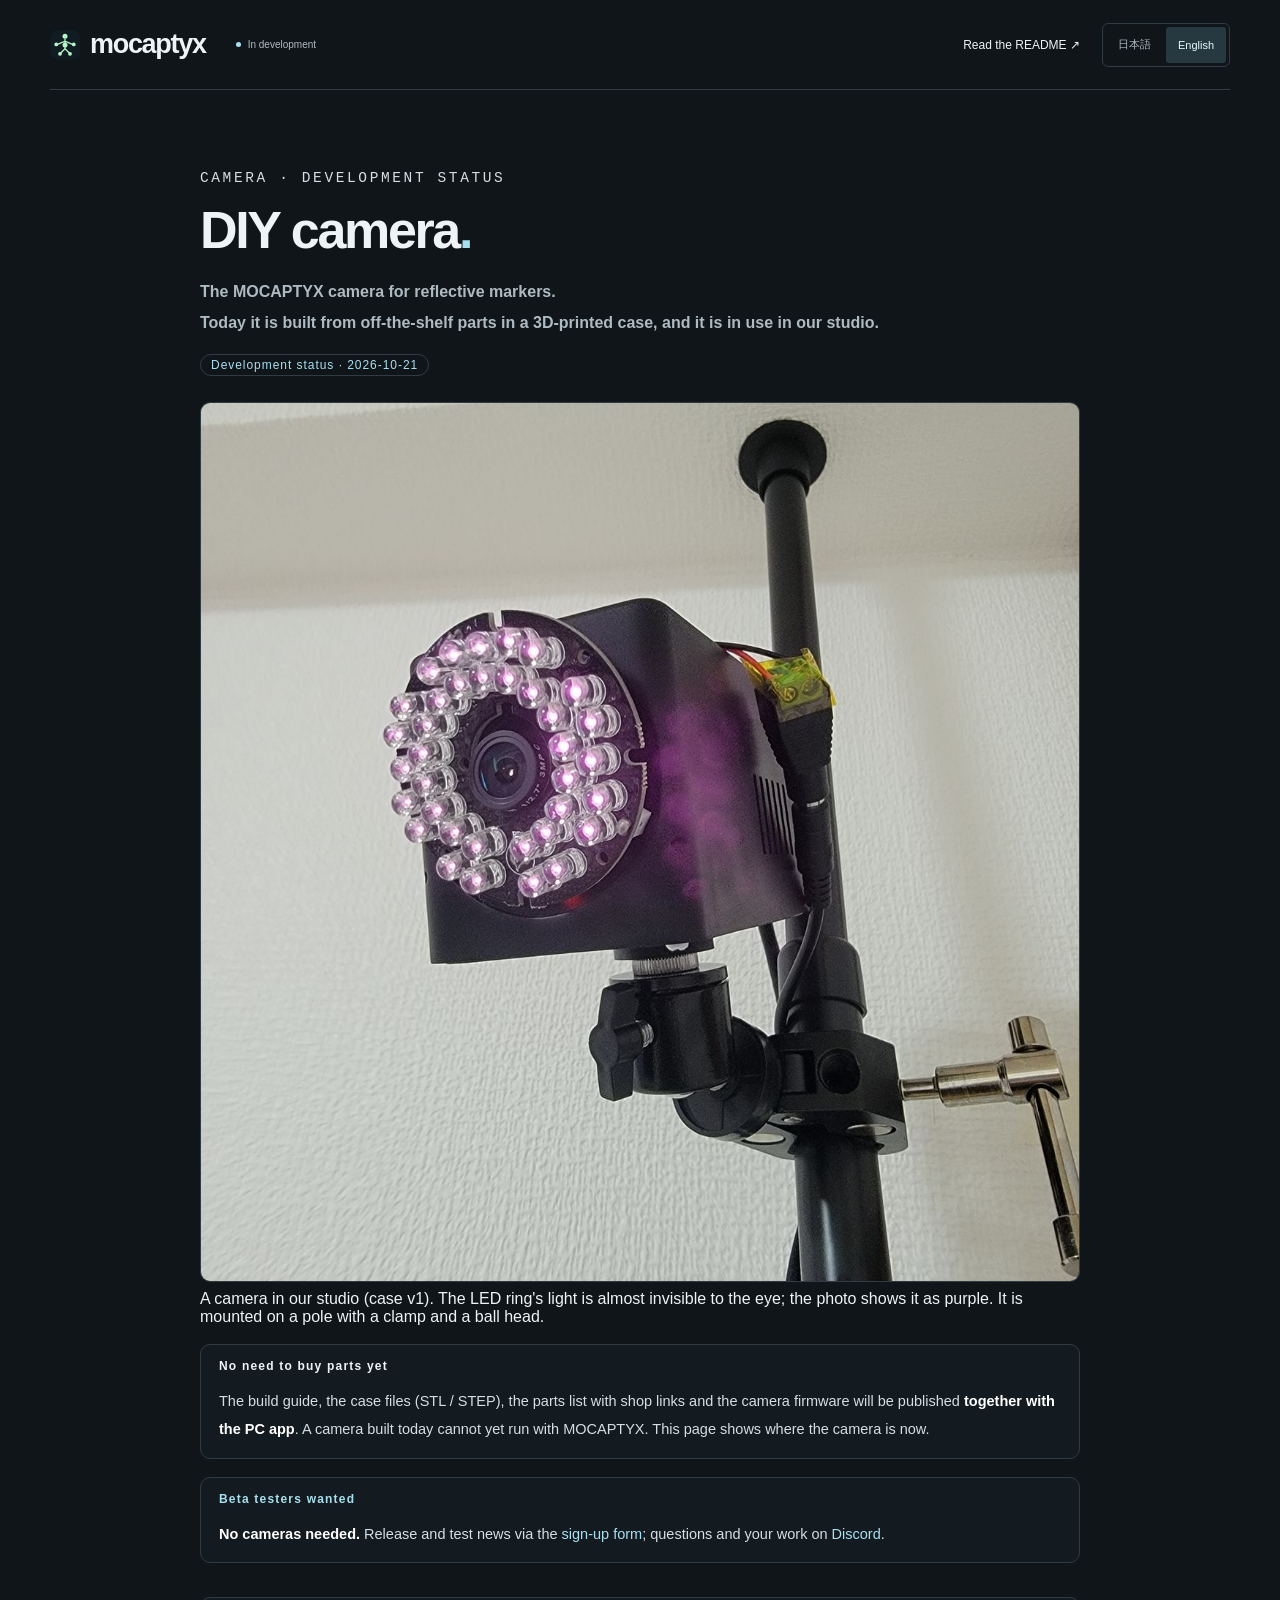
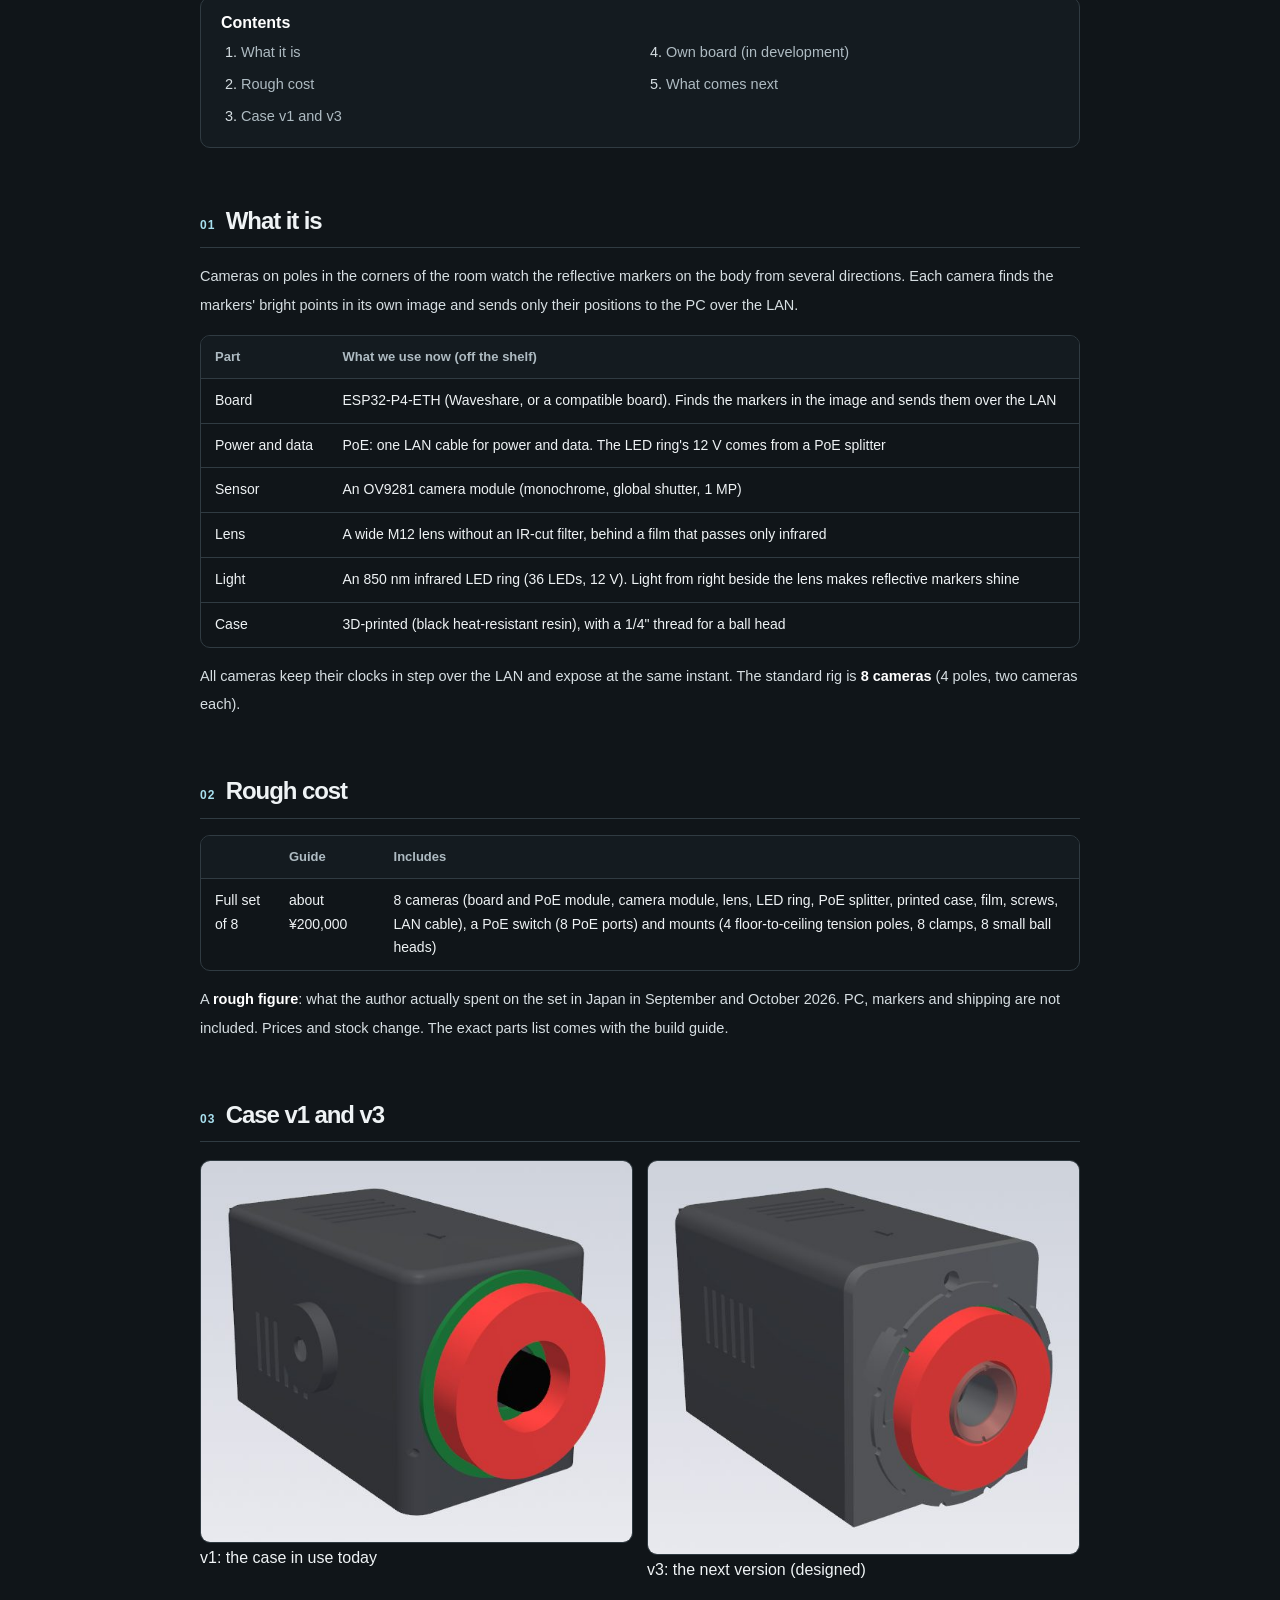
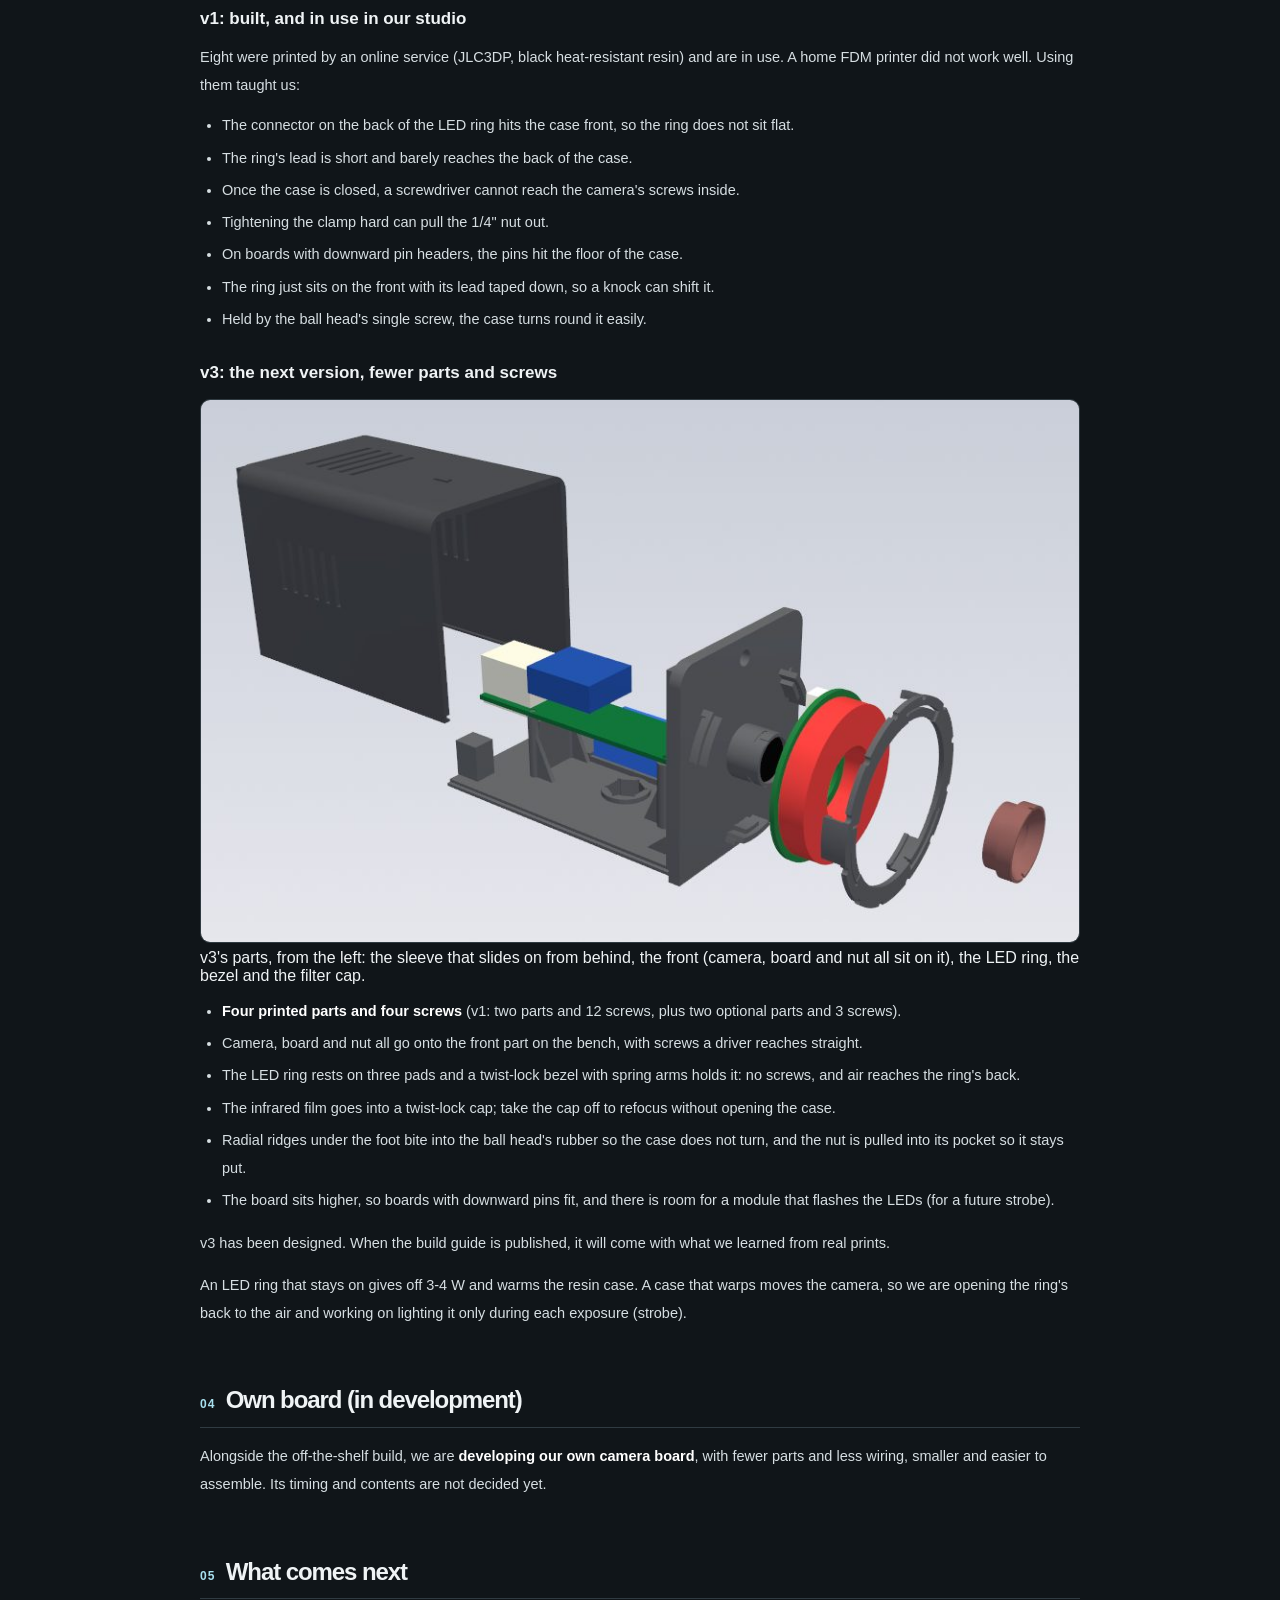
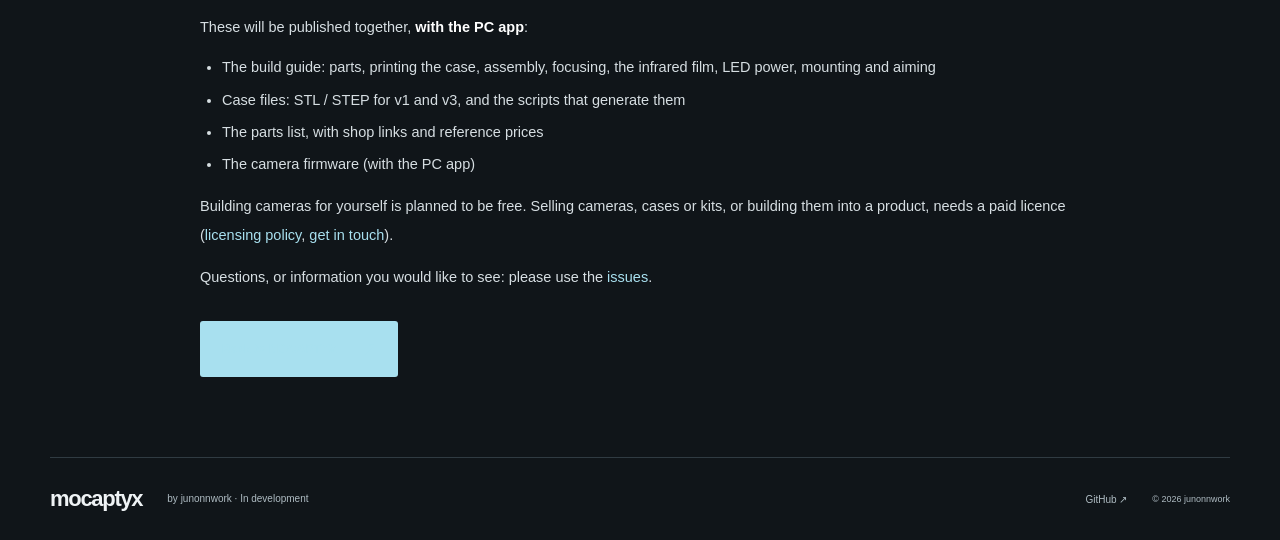
==== docs/camera-en.html @ 8c81cf39 "自作カメラの開発状況ページとβテスター募集を追加 - 自作カメラの紹介ページ（日本語・英語）：スタジオの実機写真、市販部品の構成、費用の目安、ケース v1 / v3、専用基板は開発中 - 作り方・ケー" ====
<!doctype html>
<html lang="en">
<head>
<meta charset="utf-8"><meta name="viewport" content="width=device-width, initial-scale=1"><meta name="theme-color" content="#101519">
<title>DIY camera status — MOCAPTYX</title>
<meta name="description" content="Development status of the MOCAPTYX marker camera: built from off-the-shelf parts (ESP32-P4-ETH, OV9281, 850 nm LED ring, PoE) in a 3D-printed case, v1 and v3, with a rough cost. Build guide and data come with the PC app.">
<link rel="canonical" href="https://junonnwork.github.io/mocaptyx/camera-en.html"><link rel="alternate" hreflang="ja" href="https://junonnwork.github.io/mocaptyx/camera.html"><link rel="alternate" hreflang="en" href="https://junonnwork.github.io/mocaptyx/camera-en.html">
<link rel="icon" href="assets/mark.svg" type="image/svg+xml"><link rel="stylesheet" href="motion.css?v=20261015-en"><link rel="stylesheet" href="guide.css?v=20261021">
</head>
<body>
<a class="skip" href="#main">Skip to content</a>
<header class="wrap"><a class="brand" href="en.html"><img src="assets/mark.svg" width="30" height="30" alt="">mocaptyx</a><span class="status"><i></i> In development</span><div class="header-links"><a class="repo-link" href="https://github.com/junonnwork/mocaptyx/blob/main/README.en.md">Read the README ↗</a><nav class="language-switch" aria-label="Language"><a href="camera.html" lang="ja" hreflang="ja" data-language-link>日本語</a><a href="camera-en.html" lang="en" hreflang="en" aria-current="page" data-language-link>English</a></nav></div></header>
<main id="main" class="guide wrap">
<p class="eyebrow">CAMERA · DEVELOPMENT STATUS</p>
<h1>DIY camera<span>.</span></h1>
<p class="lead">The MOCAPTYX camera for reflective markers.<br>Today it is built from off-the-shelf parts in a 3D-printed case, and it is in use in our studio.</p>
<span class="version">Development status · 2026-10-21</span>

<figure style="margin:26px 0 0"><img src="assets/camera-on-pole.jpg" width="1200" height="1200" alt="A camera in a black 3D-printed case, its ring of 36 850 nm LEDs lit around an M12 lens, mounted with a clamp and a small ball head on a floor-to-ceiling pole" style="width:100%;height:auto;border-radius:10px;border:1px solid var(--line)">
<figcaption class="fine" style="margin-top:8px">A camera in our studio (case v1). The LED ring's light is almost invisible to the eye; the photo shows it as purple. It is mounted on a pole with a clamp and a ball head.</figcaption></figure>

<div class="note"><span class="label">No need to buy parts yet</span><p>The build guide, the case files (STL / STEP), the parts list with shop links and the camera firmware will be published <strong>together with the PC app</strong>. A camera built today cannot yet run with MOCAPTYX. This page shows where the camera is now.</p></div>

<div class="tip"><span class="label">Beta testers wanted</span><p><strong>No cameras needed.</strong> Release and test news via the <a href="https://forms.gle/EnTDDLQHy5YLFY2c7">sign-up form</a>; questions and your work on <a href="https://discord.gg/qUdTBeSRC">Discord</a>.</p></div>

<nav class="toc" aria-label="Contents"><strong>Contents</strong><ol>
<li><a href="#what">What it is</a></li><li><a href="#cost">Rough cost</a></li><li><a href="#case">Case v1 and v3</a></li>
<li><a href="#board">Own board (in development)</a></li><li><a href="#next">What comes next</a></li>
</ol></nav>

<section id="what"><h2><small>01</small>What it is</h2>
<p>Cameras on poles in the corners of the room watch the reflective markers on the body from several directions. Each camera finds the markers' bright points in its own image and sends only their positions to the PC over the LAN.</p>
<div class="table"><table>
<tr><th>Part</th><th>What we use now (off the shelf)</th></tr>
<tr><td>Board</td><td>ESP32-P4-ETH (Waveshare, or a compatible board). Finds the markers in the image and sends them over the LAN</td></tr>
<tr><td>Power and data</td><td>PoE: one LAN cable for power and data. The LED ring's 12 V comes from a PoE splitter</td></tr>
<tr><td>Sensor</td><td>An OV9281 camera module (monochrome, global shutter, 1 MP)</td></tr>
<tr><td>Lens</td><td>A wide M12 lens without an IR-cut filter, behind a film that passes only infrared</td></tr>
<tr><td>Light</td><td>An 850 nm infrared LED ring (36 LEDs, 12 V). Light from right beside the lens makes reflective markers shine</td></tr>
<tr><td>Case</td><td>3D-printed (black heat-resistant resin), with a 1/4" thread for a ball head</td></tr>
</table></div>
<p>All cameras keep their clocks in step over the LAN and expose at the same instant. The standard rig is <strong>8 cameras</strong> (4 poles, two cameras each).</p>
</section>

<section id="cost"><h2><small>02</small>Rough cost</h2>
<div class="table"><table>
<tr><th></th><th>Guide</th><th>Includes</th></tr>
<tr><td>Full set of 8</td><td>about ¥200,000</td><td>8 cameras (board and PoE module, camera module, lens, LED ring, PoE splitter, printed case, film, screws, LAN cable), a PoE switch (8 PoE ports) and mounts (4 floor-to-ceiling tension poles, 8 clamps, 8 small ball heads)</td></tr>
</table></div>
<p class="fine">A <strong>rough figure</strong>: what the author actually spent on the set in Japan in September and October 2026. PC, markers and shipping are not included. Prices and stock change. The exact parts list comes with the build guide.</p>
</section>

<section id="case"><h2><small>03</small>Case v1 and v3</h2>
<div style="display:grid;grid-template-columns:repeat(auto-fit,minmax(240px,1fr));gap:14px;margin-top:18px">
<figure style="margin:0"><img src="assets/camera-case-v1.jpg" width="577" height="510" alt="Case v1: a box with the LED ring on its front" style="width:100%;height:auto;border-radius:10px;border:1px solid var(--line);background:#e6e8ec"><figcaption class="fine" style="margin-top:6px">v1: the case in use today</figcaption></figure>
<figure style="margin:0"><img src="assets/camera-case-v3.jpg" width="581" height="529" alt="Case v3: a twist-lock bezel holds the LED ring on the front" style="width:100%;height:auto;border-radius:10px;border:1px solid var(--line);background:#e6e8ec"><figcaption class="fine" style="margin-top:6px">v3: the next version (designed)</figcaption></figure>
</div>

<h3>v1: built, and in use in our studio</h3>
<p>Eight were printed by an online service (JLC3DP, black heat-resistant resin) and are in use. A home FDM printer did not work well. Using them taught us:</p>
<ul>
<li>The connector on the back of the LED ring hits the case front, so the ring does not sit flat.</li>
<li>The ring's lead is short and barely reaches the back of the case.</li>
<li>Once the case is closed, a screwdriver cannot reach the camera's screws inside.</li>
<li>Tightening the clamp hard can pull the 1/4" nut out.</li>
<li>On boards with downward pin headers, the pins hit the floor of the case.</li>
<li>The ring just sits on the front with its lead taped down, so a knock can shift it.</li>
<li>Held by the ball head's single screw, the case turns round it easily.</li>
</ul>

<h3>v3: the next version, fewer parts and screws</h3>
<figure style="margin:16px 0 0"><img src="assets/camera-case-v3-parts.jpg" width="916" height="565" alt="Exploded view of case v3: the sleeve that slides on from behind, the front that carries the camera and board, the LED ring, the bezel and the filter cap" style="width:100%;height:auto;border-radius:10px;border:1px solid var(--line);background:#e6e8ec">
<figcaption class="fine" style="margin-top:6px">v3's parts, from the left: the sleeve that slides on from behind, the front (camera, board and nut all sit on it), the LED ring, the bezel and the filter cap.</figcaption></figure>
<ul>
<li><strong>Four printed parts and four screws</strong> (v1: two parts and 12 screws, plus two optional parts and 3 screws).</li>
<li>Camera, board and nut all go onto the front part on the bench, with screws a driver reaches straight.</li>
<li>The LED ring rests on three pads and a twist-lock bezel with spring arms holds it: no screws, and air reaches the ring's back.</li>
<li>The infrared film goes into a twist-lock cap; take the cap off to refocus without opening the case.</li>
<li>Radial ridges under the foot bite into the ball head's rubber so the case does not turn, and the nut is pulled into its pocket so it stays put.</li>
<li>The board sits higher, so boards with downward pins fit, and there is room for a module that flashes the LEDs (for a future strobe).</li>
</ul>
<p>v3 has been designed. When the build guide is published, it will come with what we learned from real prints.</p>
<p class="fine">An LED ring that stays on gives off 3-4 W and warms the resin case. A case that warps moves the camera, so we are opening the ring's back to the air and working on lighting it only during each exposure (strobe).</p>
</section>

<section id="board"><h2><small>04</small>Own board (in development)</h2>
<p>Alongside the off-the-shelf build, we are <strong>developing our own camera board</strong>, with fewer parts and less wiring, smaller and easier to assemble. Its timing and contents are not decided yet.</p>
</section>

<section id="next"><h2><small>05</small>What comes next</h2>
<p>These will be published together, <strong>with the PC app</strong>:</p>
<ul>
<li>The build guide: parts, printing the case, assembly, focusing, the infrared film, LED power, mounting and aiming</li>
<li>Case files: STL / STEP for v1 and v3, and the scripts that generate them</li>
<li>The parts list, with shop links and reference prices</li>
<li>The camera firmware (with the PC app)</li>
</ul>
<p>Building cameras for yourself is planned to be free. Selling cameras, cases or kits, or building them into a product, needs a paid licence (<a href="licensing-en.html">licensing policy</a>, <a href="mailto:junonn.work@gmail.com">get in touch</a>).</p>
<p class="fine">Questions, or information you would like to see: please use the <a href="https://github.com/junonnwork/mocaptyx/issues">issues</a>.</p>
</section>

<a class="button" href="en.html">Back to MOCAPTYX <span aria-hidden="true">↗</span></a>
</main>
<footer class="wrap"><a class="brand" href="en.html">mocaptyx</a><p>by junonnwork · In development</p><a href="https://github.com/junonnwork/mocaptyx">GitHub ↗</a><span>© 2026 junonnwork</span></footer><script src="motion.js?v=20261015-en" defer></script>
</body></html>
---- docs/motion.css ----
:root{font-family:"Segoe UI","Yu Gothic UI","Yu Gothic",Meiryo,sans-serif;background:#101519;color:#eff3f5;font-synthesis:none;--muted:#aebbc2;--line:#303b42;--accent:#a8e0ef}*{box-sizing:border-box}body{margin:0}a{color:inherit;text-decoration:none}img{display:block}video{display:block;width:100%;height:auto;background:#11171c}h1,h2,p,figure{margin:0}h1,h2{font-weight:650;letter-spacing:-.045em}p{line-height:2}a:focus-visible,video:focus-visible{outline:3px solid var(--accent);outline-offset:6px}.wrap{max-width:1180px;width:calc(100% - 96px);margin-inline:auto}.skip{position:fixed;top:-100px;padding:15px;background:var(--accent);color:#101519;z-index:10}.skip:focus{top:10px;left:10px}header{display:flex;gap:20px;align-items:center;height:90px;border-bottom:1px solid var(--line)}.brand{display:flex;align-items:center;gap:10px;font-size:27px;letter-spacing:-1.3px;font-weight:650}.status{font-size:10px;color:var(--muted);display:flex;align-items:center;gap:7px;margin-left:10px}.status i{width:5px;height:5px;background:var(--accent);border-radius:50%}.repo-link{margin-left:auto;font-size:12px}a:hover{color:var(--accent)}.hero{display:grid;grid-template-columns:1fr 1fr;gap:60px;align-items:center;padding-block:66px 76px}.eyebrow{font:10px/1.5 Consolas,monospace;letter-spacing:.18em;color:var(--accent);margin-bottom:25px}h1{font-size:clamp(42px,4.8vw,66px);line-height:1.4}h1 span{color:var(--accent)}.lead{font-size:20px;font-weight:600;margin-top:26px}.description{font-size:12px;color:var(--muted);margin-top:15px;line-height:2.2;max-width:450px}.formats{display:flex;gap:23px;font:15px Consolas,monospace;letter-spacing:.06em;margin-top:24px;color:#c9dce4}.button{display:inline-flex;align-items:center;gap:45px;background:var(--accent);color:#14232a;font-size:12px;font-weight:650;padding:17px 22px;border-radius:3px;margin-top:30px}.button:hover{background:#d0eff6;color:#14232a}.button span{font-size:18px}.release-note{font-size:10px;color:var(--muted);margin-top:20px;line-height:1.9}.motion-card{border:1px solid var(--line);background:#191f24;overflow:hidden;border-radius:7px;box-shadow:0 35px 80px #0003}.video-top{display:flex;align-items:center;justify-content:space-between;padding:16px 19px;font-size:9px;color:#c4d0d6;gap:10px}.video-top span:first-child{font-family:Consolas,monospace;letter-spacing:.12em}.motion-card video{max-height:570px;object-fit:contain}.motion-card figcaption{font-size:9px;line-height:1.9;color:var(--muted);padding:15px 18px}.comparison{padding-block:65px 80px;border-top:1px solid var(--line);display:grid;grid-template-columns:.8fr 1.6fr;gap:65px;align-items:center}h2{font-size:32px;line-height:1.5}.comparison-copy>p:not(.eyebrow){margin-top:21px;font-size:12px;color:var(--muted)}.comparison-copy>p.fine{font-size:10px;margin-top:19px;line-height:1.9}.comparison-video{border:1px solid var(--line);border-radius:6px;overflow:hidden;background:#191f24}.comparison-video figcaption{display:flex;justify-content:space-between;padding:14px 19px;font-size:10px;color:#c4d0d6}.read-more{display:flex;gap:40px;justify-content:space-between;align-items:center;border-top:1px solid var(--line);padding-block:57px 65px}.read-more h2{font-size:29px}.read-more p:not(.eyebrow){font-size:12px;color:var(--muted);margin-top:17px}.secondary{background:transparent;border:1px solid #657983;color:#e5f0f4;flex-shrink:0;margin:0}.secondary:hover{background:#202d35;color:var(--accent)}footer{display:flex;gap:25px;align-items:center;border-top:1px solid var(--line);padding-block:28px;font-size:10px;color:var(--muted)}footer .brand{font-size:22px;color:#eff3f5}footer p{margin-right:auto}footer>span{font-size:9px}@media(min-width:1500px){.hero{padding-top:80px}.hero h1{font-size:70px}}@media(max-width:1000px){.wrap{width:calc(100% - 60px)}.hero{gap:35px}.hero h1{font-size:48px}.comparison{gap:35px}.comparison h2{font-size:28px}.description{font-size:11px}.release-note{font-size:9px}}@media(max-width:700px){.wrap{width:calc(100% - 36px)}header{height:74px;gap:10px}.brand{font-size:24px}.brand img{width:27px;height:27px}.repo-link{font-size:10px}.status{margin-left:4px;font-size:9px}.hero{grid-template-columns:1fr;padding-block:43px 45px;gap:35px}.hero h1{font-size:48px;line-height:1.4}.eyebrow{font-size:9px;margin-bottom:19px}.lead{font-size:18px;margin-top:22px}.description{font-size:12px;line-height:2}.description br{display:none}.formats{font-size:14px;margin-top:20px}.button{padding:15px 20px;font-size:12px;margin-top:25px}.release-note{font-size:9px;margin-top:17px}.motion-card video{max-height:600px}.video-top{padding:14px 16px}.comparison{grid-template-columns:1fr;gap:27px;padding-block:40px 45px}.comparison h2{font-size:29px}.comparison-copy>p:not(.eyebrow){font-size:12px;margin-top:17px}.comparison-copy>p.fine{font-size:10px;max-width:430px}.comparison-video figcaption{font-size:9px}.read-more{display:block;padding-block:40px 45px}.read-more h2{font-size:27px}.read-more p:not(.eyebrow){font-size:11px}.read-more .button{margin-top:24px}footer{flex-wrap:wrap;gap:16px;padding-block:25px}footer p{flex-grow:1}footer>span{flex-basis:100%}}@media(max-width:360px){.hero h1{font-size:42px}.status{display:none}.repo-link{font-size:10px}.read-more h2{font-size:24px}}@media(prefers-reduced-motion:reduce){*{scroll-behavior:auto!important;animation:none!important;transition:none!important}}
/* Language navigation shared by the Japanese and English pages. */
.header-links{display:flex;align-items:center;gap:22px;margin-left:auto}.header-links .repo-link{margin-left:0;white-space:nowrap}.language-switch{display:flex;align-items:center;gap:3px;padding:3px;border:1px solid var(--line);border-radius:6px;font-size:11px;flex-shrink:0}.language-switch a{display:inline-flex;align-items:center;justify-content:center;min-height:36px;padding:0 12px;border-radius:3px;white-space:nowrap;color:var(--muted)}.language-switch a[aria-current="page"]{background:#263840;color:#e7f8fc}.language-switch a:hover{color:var(--accent)}html[lang="en"] .hero h1{font-size:clamp(34px,4.4vw,62px);line-height:1.18;letter-spacing:-.045em}html[lang="en"] .description{line-height:1.9}html[lang="en"] .comparison-copy>p:not(.eyebrow){line-height:1.85}html[lang="en"] .button{gap:24px}.legal-page{max-width:850px;padding-block:65px 80px}.legal-page h1{font-size:clamp(34px,5vw,55px);line-height:1.3}.legal-page h1 span{color:var(--accent)}.legal-page .lead{font-size:16px;color:var(--muted)}.legal-copy{margin-top:34px}.legal-copy p{font-size:14px;line-height:2;color:var(--muted);margin-top:20px}.legal-copy a{color:var(--accent);text-decoration:underline;text-underline-offset:4px}
@media(max-width:850px){header{flex-wrap:wrap;height:auto;min-height:90px;padding-block:16px;gap:12px}.header-links{flex-basis:100%;justify-content:space-between;margin-left:0;gap:12px}.language-switch a{min-height:40px}.status{margin-left:auto}html[lang="en"] .hero h1{font-size:clamp(36px,5vw,48px)}}
@media(max-width:700px){html[lang="en"] .hero h1{font-size:clamp(35px,9vw,54px)}.legal-page{padding-block:40px 55px}.legal-page .lead{font-size:14px}.legal-copy p{font-size:13px}.comparison-video figcaption{gap:12px;flex-wrap:wrap}.language-switch a{min-height:40px;padding-inline:12px}.read-more h2{overflow-wrap:anywhere}}
---- docs/guide.css ----
/* Manual pages (hand.html, hand-en.html): long-form steps on top of motion.css's tokens and header/footer. */
.guide{max-width:880px;padding-block:60px 80px}
.guide h1{font-size:clamp(32px,5vw,52px);line-height:1.25;margin:6px 0 0}
.guide h1 span{color:var(--accent)}
.guide .lead{font-size:16px;color:var(--muted);line-height:1.9;margin-top:14px}
.guide .version{display:inline-block;font-size:12px;letter-spacing:.08em;color:var(--accent);border:1px solid var(--line);border-radius:999px;padding:3px 10px;margin-top:16px}
.guide nav.toc{margin-top:34px;border:1px solid var(--line);border-radius:10px;padding:16px 20px;background:#141b20}
.guide nav.toc ol{margin:6px 0 0;padding-left:20px;columns:2;column-gap:32px;font-size:14px;line-height:2}
.guide nav.toc a{color:var(--muted);text-decoration:none}
.guide nav.toc a:hover{color:var(--accent)}
.guide section{margin-top:56px;scroll-margin-top:20px}
.guide h2{font-size:24px;line-height:1.4;margin:0;padding-bottom:10px;border-bottom:1px solid var(--line)}
.guide h2 small{font-size:12px;color:var(--accent);letter-spacing:.1em;margin-right:10px;font-weight:600}
.guide h3{font-size:17px;margin:30px 0 0}
.guide p,.guide li{font-size:14.5px;line-height:1.95;color:#d6dee2}
.guide p{margin:14px 0 0}
.guide ul,.guide ol{margin:12px 0 0;padding-left:22px}
.guide li+li{margin-top:4px}
.guide a{color:var(--accent);text-underline-offset:4px}
.guide code,.guide kbd{font-family:Consolas,"Cascadia Mono",monospace;font-size:13px;background:#1b252b;border:1px solid var(--line);border-radius:5px;padding:1px 6px;color:#e8f4f8}
.guide strong{color:#fff}
.guide .table{overflow-x:auto;margin-top:16px;border:1px solid var(--line);border-radius:10px}
.guide table{border-collapse:collapse;width:100%;font-size:14px;min-width:520px}
.guide th,.guide td{text-align:left;padding:10px 14px;border-bottom:1px solid var(--line);vertical-align:top;line-height:1.7}
.guide th{background:#141b20;color:var(--muted);font-weight:600;font-size:13px}
.guide tr:last-child td{border-bottom:0}
.guide .note,.guide .warn,.guide .tip{margin-top:18px;border-radius:10px;padding:14px 18px;border:1px solid var(--line);background:#141b20}
.guide .note p:first-child,.guide .warn p:first-child,.guide .tip p:first-child{margin-top:0}
.guide .warn{border-color:#a8573f;background:#22140f}
.guide .warn .label{color:#ffb39c}
.guide .tip .label{color:var(--accent)}
.guide .label{display:block;font-size:12px;letter-spacing:.1em;font-weight:700;margin-bottom:4px}
.guide .steps{counter-reset:step;list-style:none;padding-left:0}
.guide .steps>li{counter-increment:step;position:relative;padding-left:44px;margin-top:14px}
.guide .steps>li:before{content:counter(step);position:absolute;left:0;top:2px;width:28px;height:28px;border-radius:50%;border:1px solid var(--accent);color:var(--accent);font-size:13px;display:grid;place-items:center;font-weight:700}
.guide .downloads{display:grid;grid-template-columns:repeat(auto-fit,minmax(230px,1fr));gap:12px;margin-top:18px}
.guide .downloads a{display:block;border:1px solid var(--line);border-radius:10px;padding:14px 16px;text-decoration:none;background:#141b20}
.guide .downloads a:hover{border-color:var(--accent)}
.guide .downloads b{display:block;color:#fff;font-size:15px}
.guide .downloads span{display:block;color:var(--muted);font-size:13px;margin-top:4px;line-height:1.6}
@media(max-width:700px){
  .guide{padding-block:36px 56px}
  .guide nav.toc ol{columns:1}
  .guide p,.guide li{font-size:14px}
  .guide .steps>li{padding-left:38px}
}
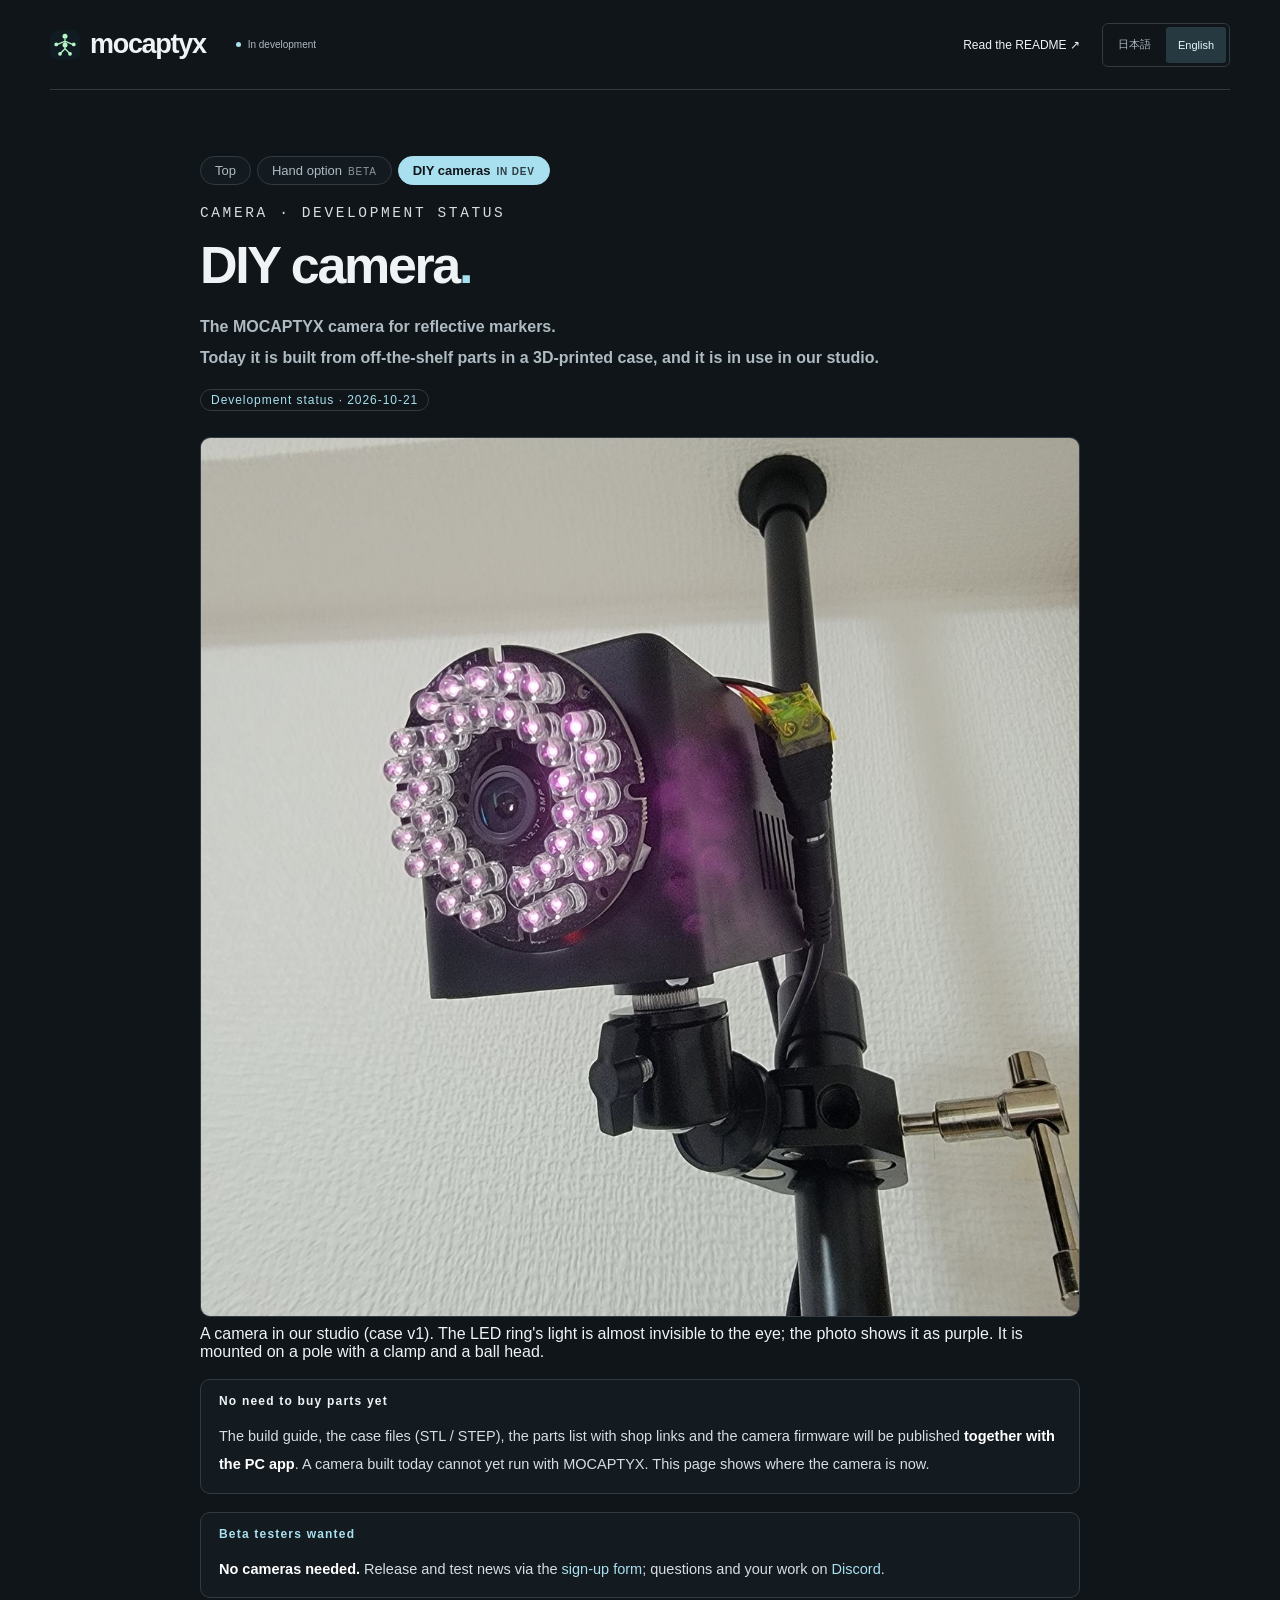
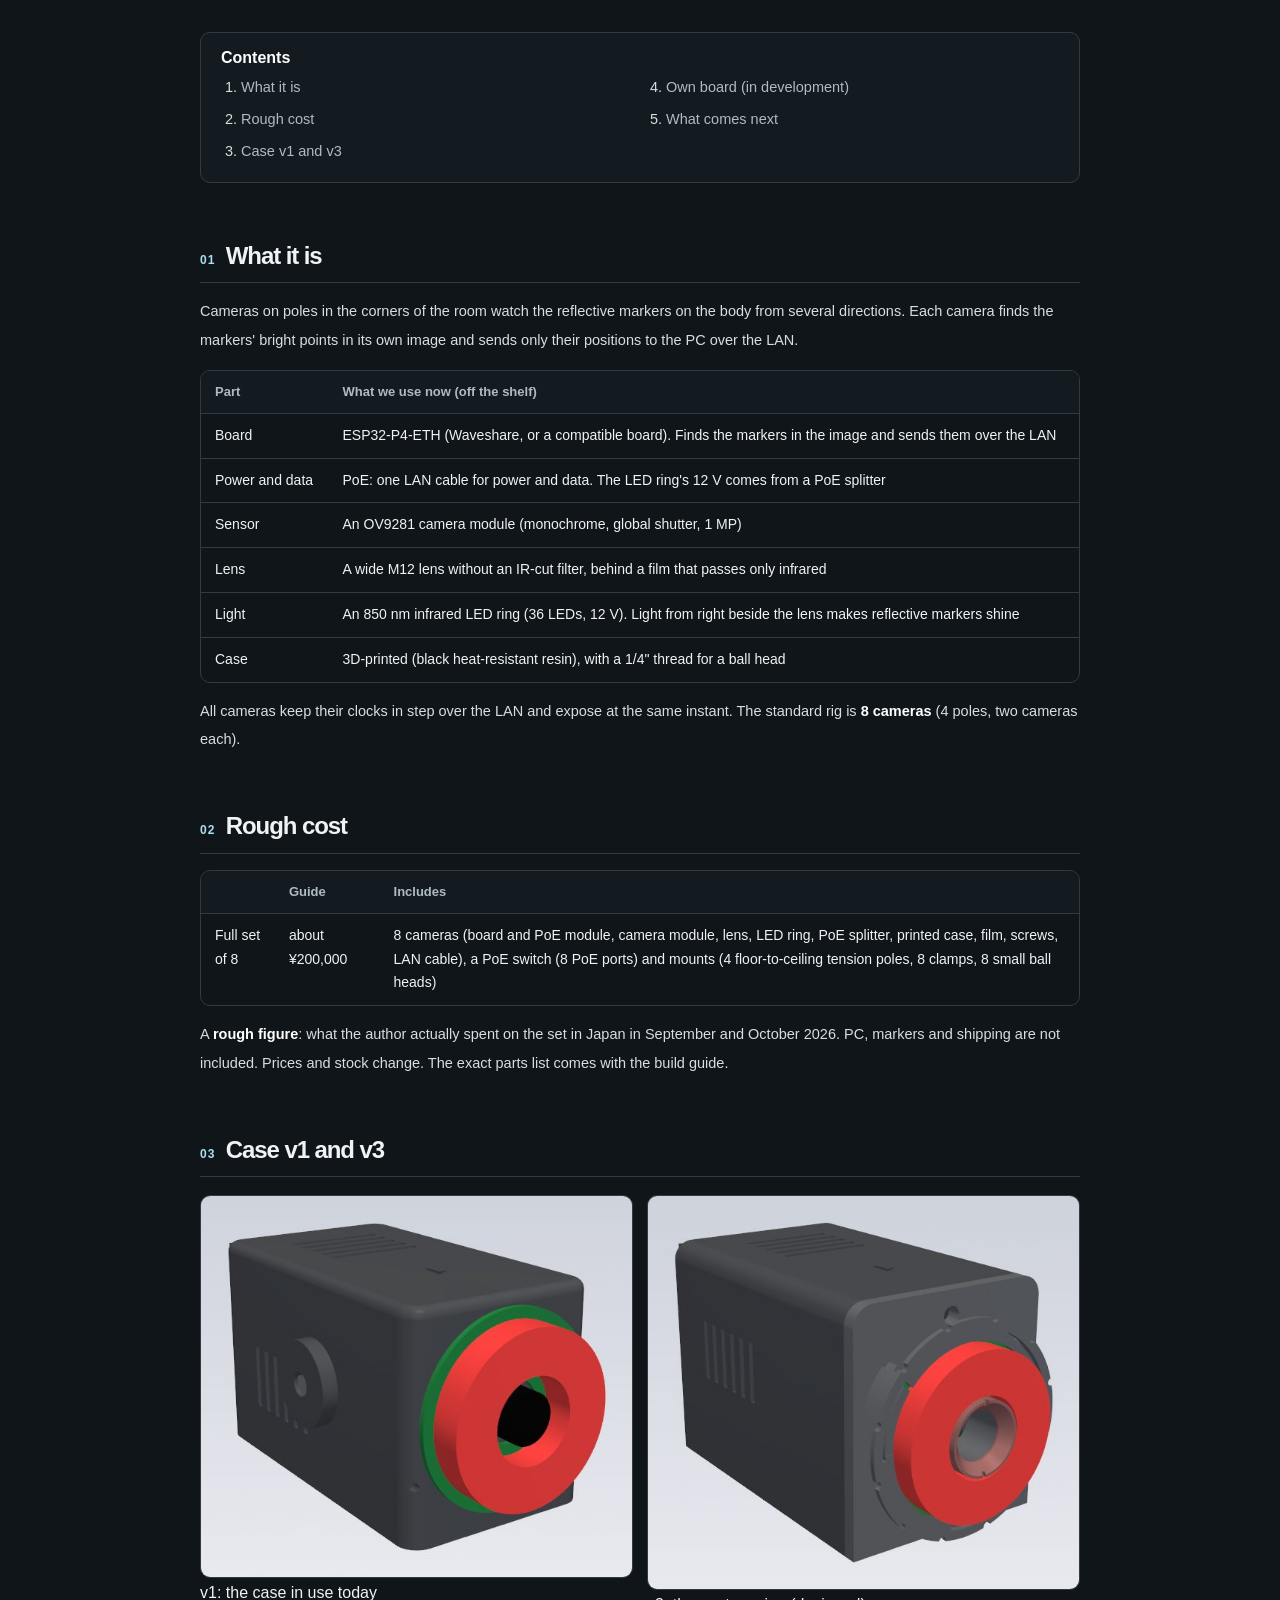
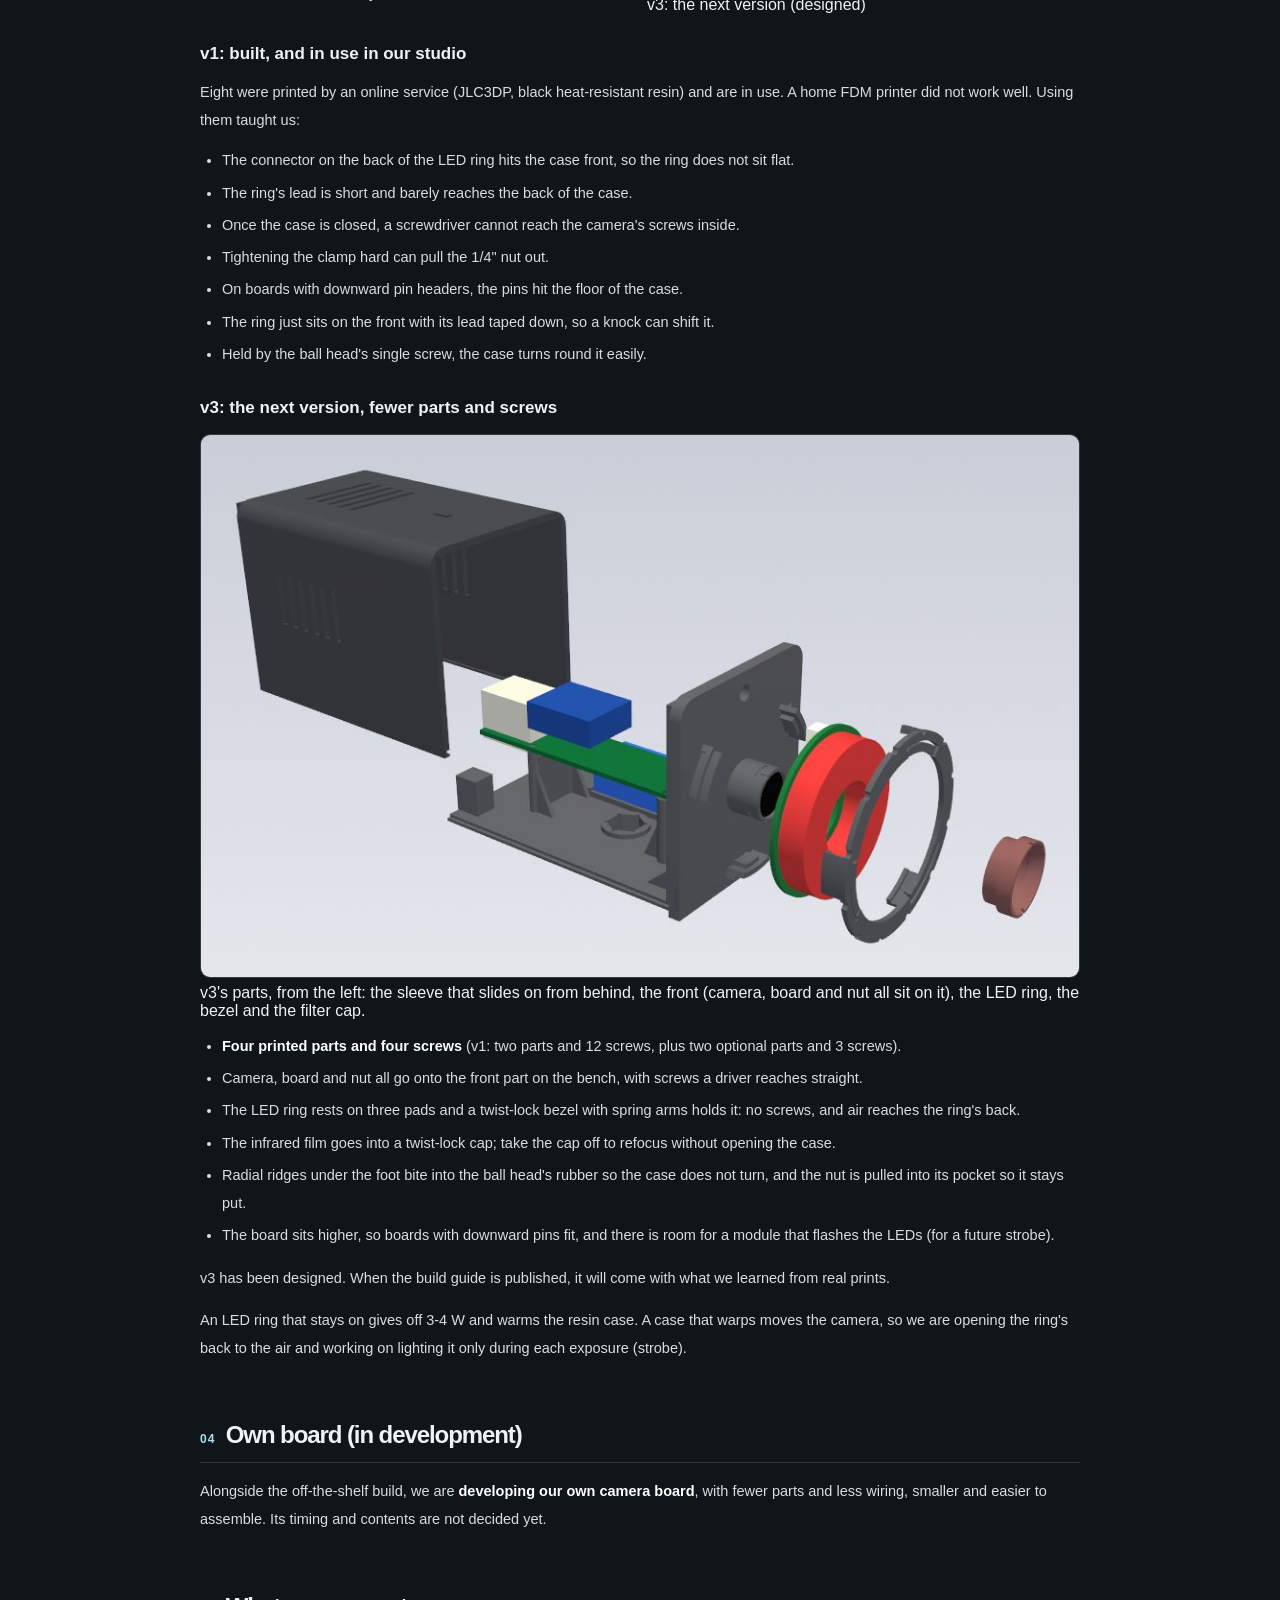
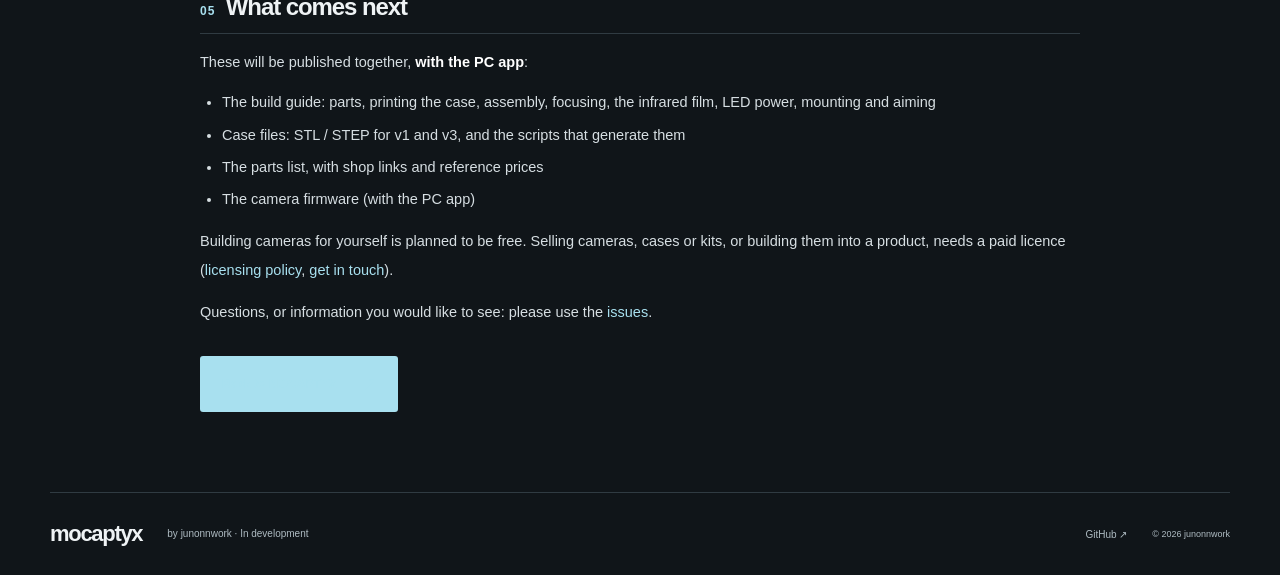
==== commit badc59ce: "手指オプション HandCapture v0.5 β（1指1IMU版）を公開 - 手指のプロジェクトページ（日本語・英語）：説明書、デモ動画、基板の発注、電池と技適の注意、組み立て、ファーム、キャリブ" ====
--- a/docs/camera-en.html
+++ b/docs/camera-en.html
@@ -6,11 +6,13 @@
 <meta name="description" content="Development status of the MOCAPTYX marker camera: built from off-the-shelf parts (ESP32-P4-ETH, OV9281, 850 nm LED ring, PoE) in a 3D-printed case, v1 and v3, with a rough cost. Build guide and data come with the PC app.">
 <link rel="canonical" href="https://junonnwork.github.io/mocaptyx/camera-en.html"><link rel="alternate" hreflang="ja" href="https://junonnwork.github.io/mocaptyx/camera.html"><link rel="alternate" hreflang="en" href="https://junonnwork.github.io/mocaptyx/camera-en.html">
 <link rel="icon" href="assets/mark.svg" type="image/svg+xml"><link rel="stylesheet" href="motion.css?v=20261015-en"><link rel="stylesheet" href="guide.css?v=20261021">
+<link rel="stylesheet" href="project.css?v=20261021">
 </head>
 <body>
 <a class="skip" href="#main">Skip to content</a>
 <header class="wrap"><a class="brand" href="en.html"><img src="assets/mark.svg" width="30" height="30" alt="">mocaptyx</a><span class="status"><i></i> In development</span><div class="header-links"><a class="repo-link" href="https://github.com/junonnwork/mocaptyx/blob/main/README.en.md">Read the README ↗</a><nav class="language-switch" aria-label="Language"><a href="camera.html" lang="ja" hreflang="ja" data-language-link>日本語</a><a href="camera-en.html" lang="en" hreflang="en" aria-current="page" data-language-link>English</a></nav></div></header>
-<main id="main" class="guide wrap">
+<main id="main" class="guide wrap">
+<nav class="project-nav" aria-label="Projects"><a href="en.html">Top</a><a href="hand-en.html">Hand option<span class="tag">BETA</span></a><a href="camera-en.html" aria-current="page">DIY cameras<span class="tag">IN DEV</span></a></nav>
 <p class="eyebrow">CAMERA · DEVELOPMENT STATUS</p>
 <h1>DIY camera<span>.</span></h1>
 <p class="lead">The MOCAPTYX camera for reflective markers.<br>Today it is built from off-the-shelf parts in a 3D-printed case, and it is in use in our studio.</p>
--- a/docs/project.css
+++ b/docs/project.css
@@ -0,0 +1,22 @@
+/* Project pages and the top page's project cards: one nav (トップ / 手指 / カメラ) shared by every page. */
+.project-nav{display:flex;gap:6px;flex-wrap:wrap;margin:0 auto;padding-top:6px}
+.project-nav a{font-size:13px;color:var(--muted);text-decoration:none;border:1px solid var(--line);border-radius:999px;padding:6px 14px;background:#141b20;white-space:nowrap}
+.project-nav a:hover{color:#fff;border-color:var(--accent)}
+.project-nav a[aria-current="page"]{color:#101519;background:var(--accent);border-color:var(--accent);font-weight:700}
+.project-nav .tag{font-size:10px;letter-spacing:.08em;margin-left:6px;opacity:.8}
+.projects{padding-block:70px 30px}
+.projects h2{font-size:clamp(28px,4vw,42px);line-height:1.3;margin:6px 0 0}
+.projects h2 span{color:var(--accent)}
+.projects .lead{color:var(--muted);font-size:15px;line-height:1.9;margin-top:10px}
+.project-cards{display:grid;grid-template-columns:repeat(auto-fit,minmax(280px,1fr));gap:18px;margin-top:28px}
+.project-card{display:flex;flex-direction:column;border:1px solid var(--line);border-radius:14px;overflow:hidden;background:#141b20;text-decoration:none;color:inherit;transition:border-color .2s,transform .2s}
+.project-card:hover{border-color:var(--accent);transform:translateY(-2px)}
+.project-card img{width:100%;aspect-ratio:16/9;object-fit:cover;display:block;background:#0b0f12}
+.project-card .body{padding:18px 20px 22px;display:flex;flex-direction:column;gap:8px;flex:1}
+.project-card .badge{align-self:flex-start;font-size:11px;letter-spacing:.08em;font-weight:700;border-radius:999px;padding:3px 10px;border:1px solid var(--accent);color:var(--accent)}
+.project-card .badge.dev{border-color:var(--line);color:var(--muted)}
+.project-card h3{margin:0;font-size:21px;color:#fff}
+.project-card p{margin:0;font-size:14px;line-height:1.8;color:var(--muted)}
+.project-card .more{margin-top:auto;padding-top:8px;font-size:14px;color:var(--accent);font-weight:600}
+@media(prefers-reduced-motion:reduce){.project-card{transition:none}.project-card:hover{transform:none}}
+@media(max-width:700px){.projects{padding-block:44px 16px}.project-nav a{font-size:12px;padding:5px 11px}}
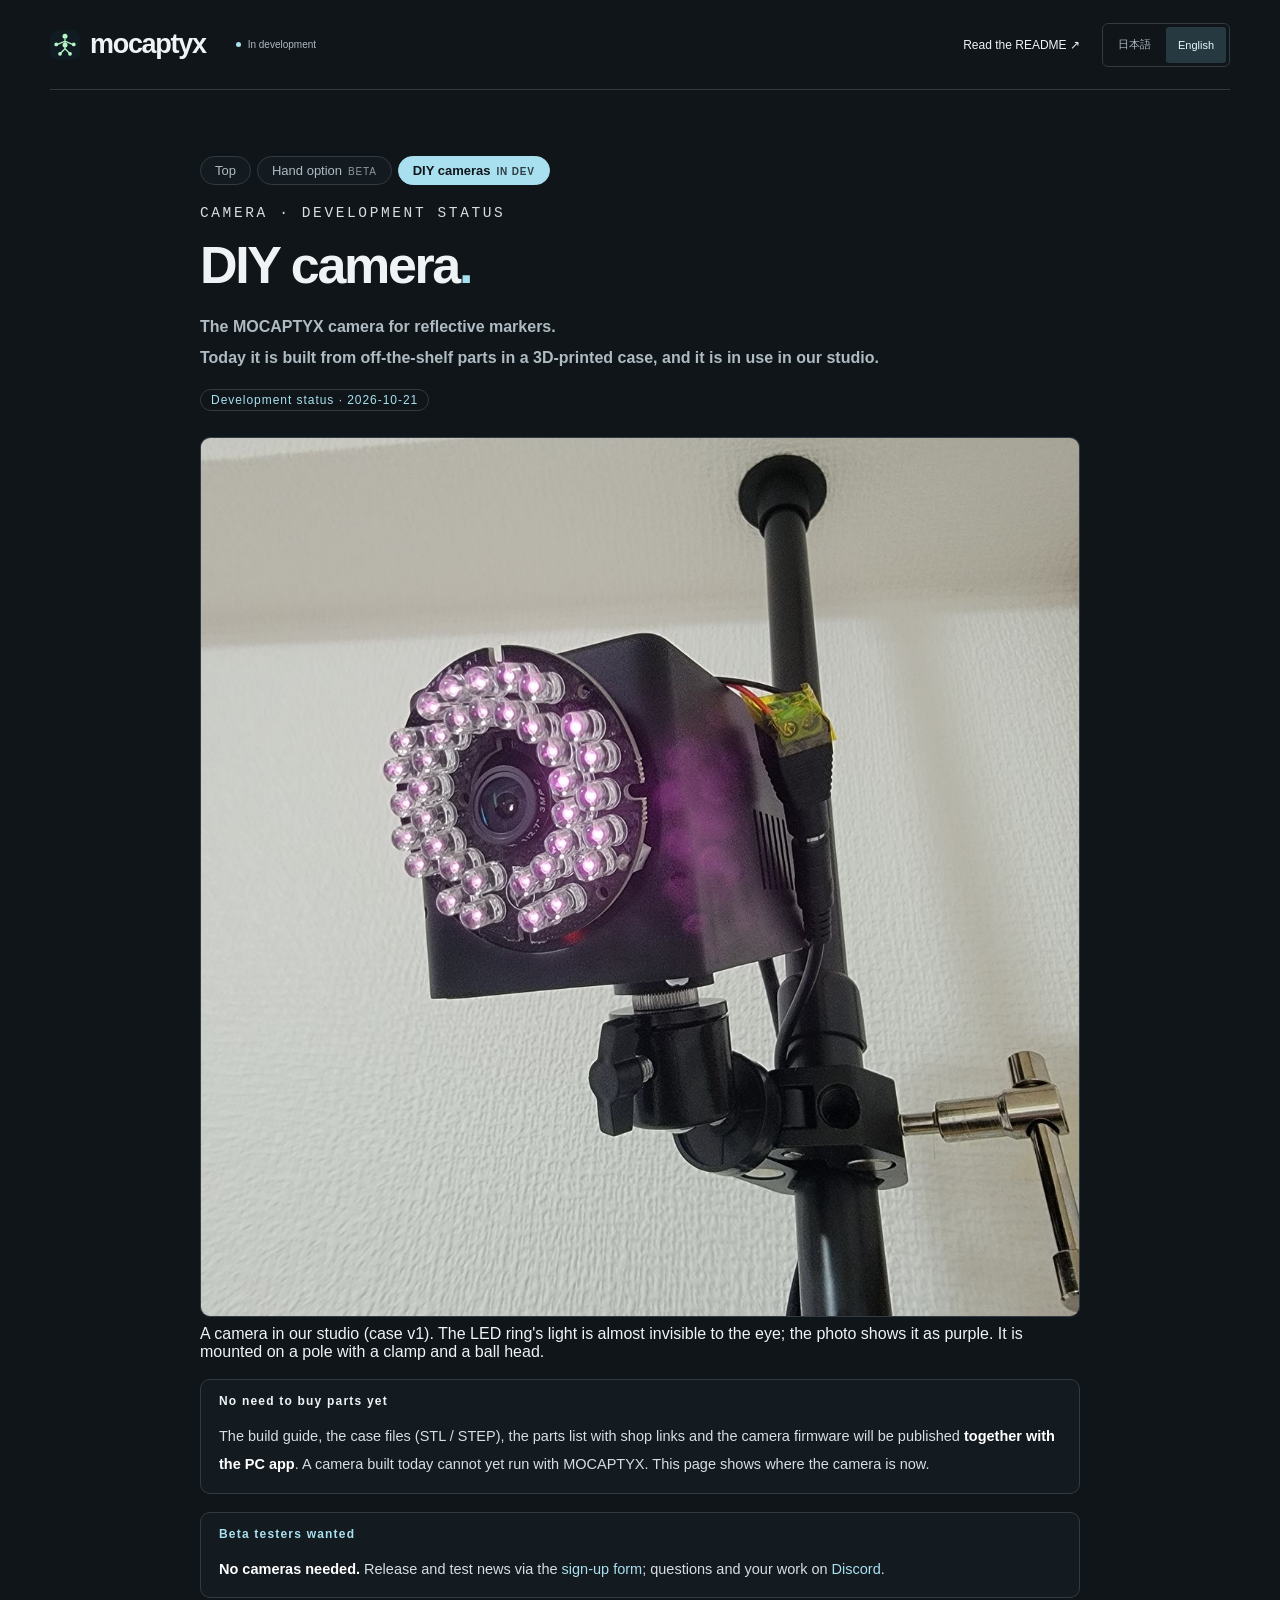
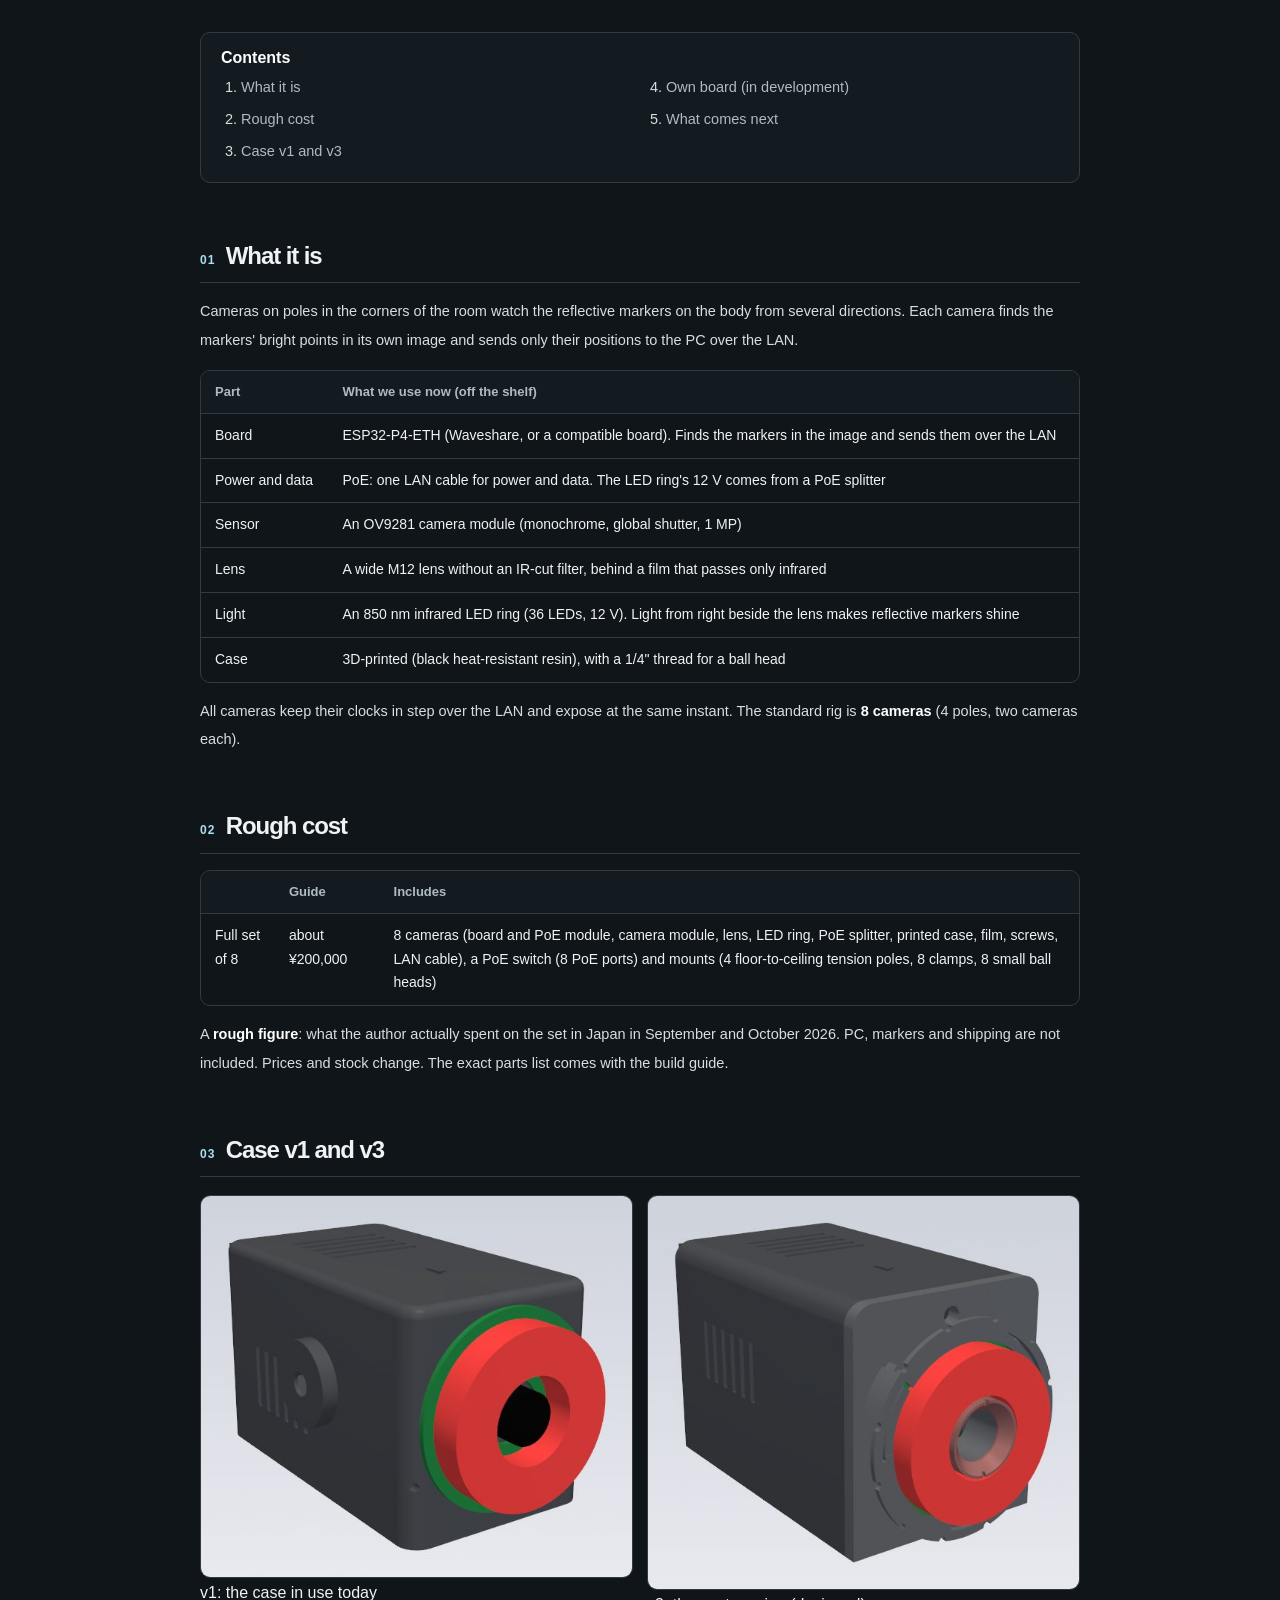
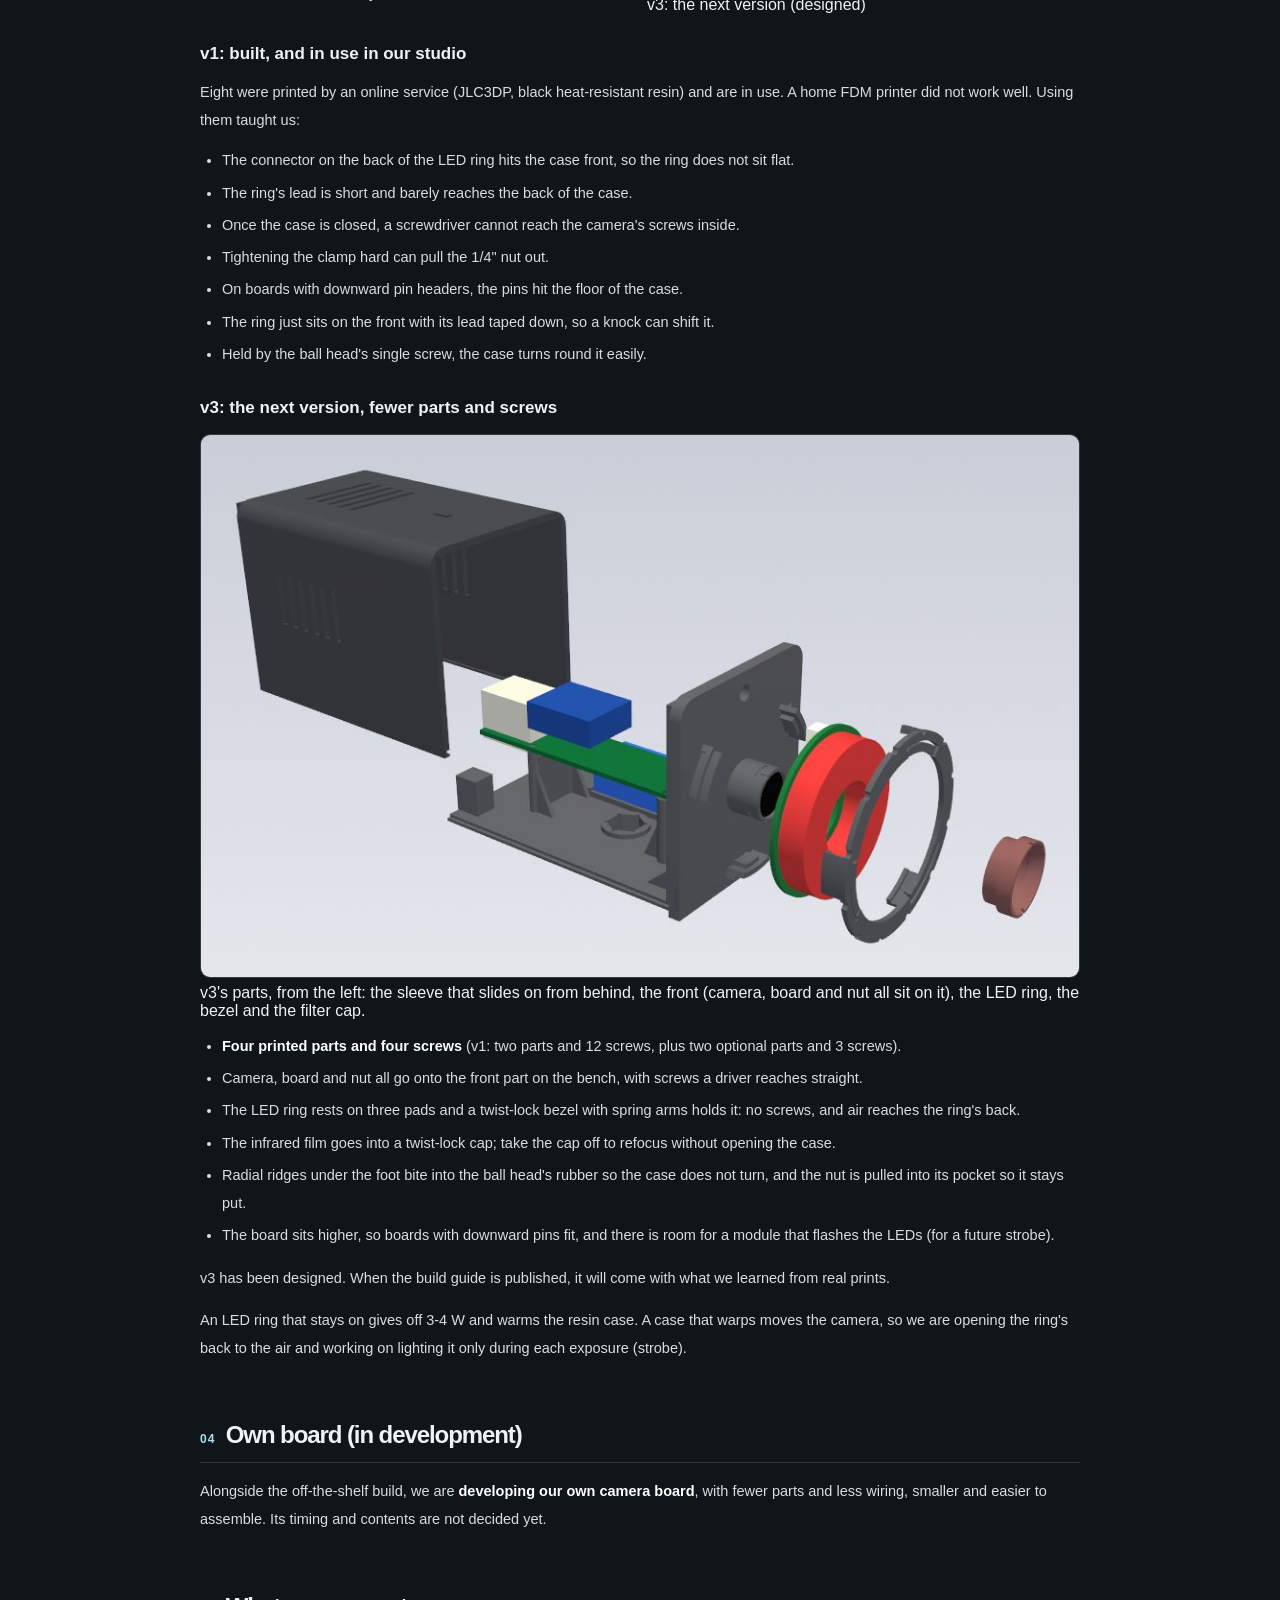
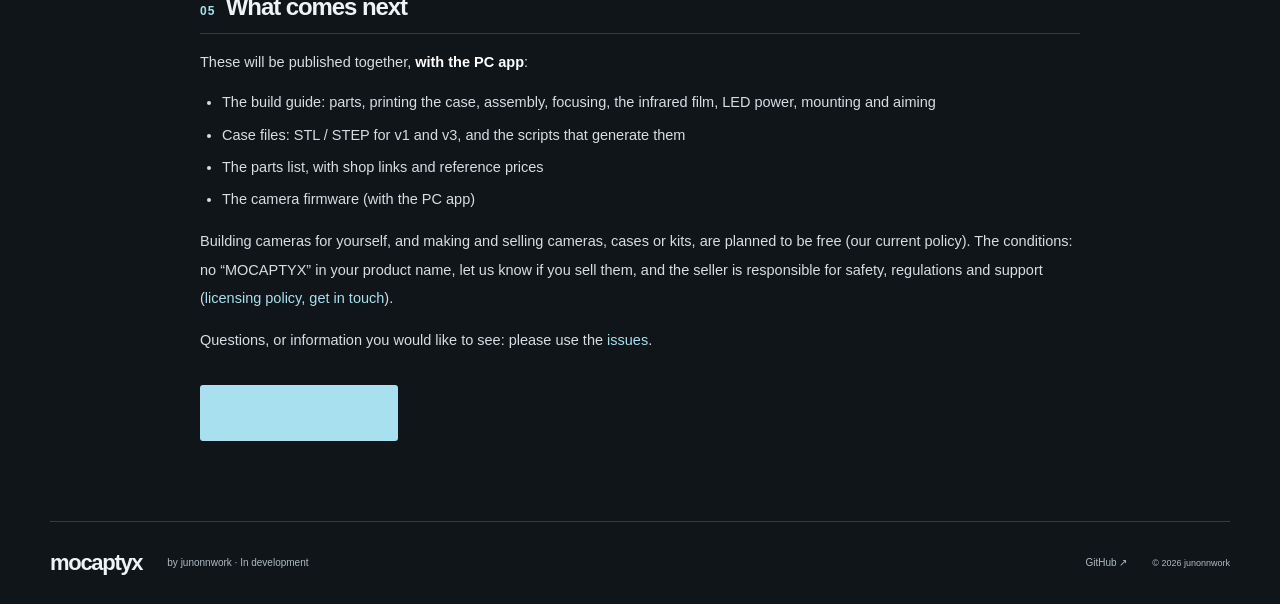
==== commit 84e4b54a: "カメラの製作・販売を無償に（条件付き）、利用方針と各ページを更新 Co-Authored-By: Claude Opus 5.5 <noreply@anthropic.com>" ====
--- a/docs/camera-en.html
+++ b/docs/camera-en.html
@@ -97,7 +97,7 @@
 <li>The parts list, with shop links and reference prices</li>
 <li>The camera firmware (with the PC app)</li>
 </ul>
-<p>Building cameras for yourself is planned to be free. Selling cameras, cases or kits, or building them into a product, needs a paid licence (<a href="licensing-en.html">licensing policy</a>, <a href="mailto:junonn.work@gmail.com">get in touch</a>).</p>
+<p>Building cameras for yourself, and making and selling cameras, cases or kits, are planned to be free (our current policy). The conditions: no “MOCAPTYX” in your product name, let us know if you sell them, and the seller is responsible for safety, regulations and support (<a href="licensing-en.html">licensing policy</a>, <a href="mailto:junonn.work@gmail.com">get in touch</a>).</p>
 <p class="fine">Questions, or information you would like to see: please use the <a href="https://github.com/junonnwork/mocaptyx/issues">issues</a>.</p>
 </section>
 
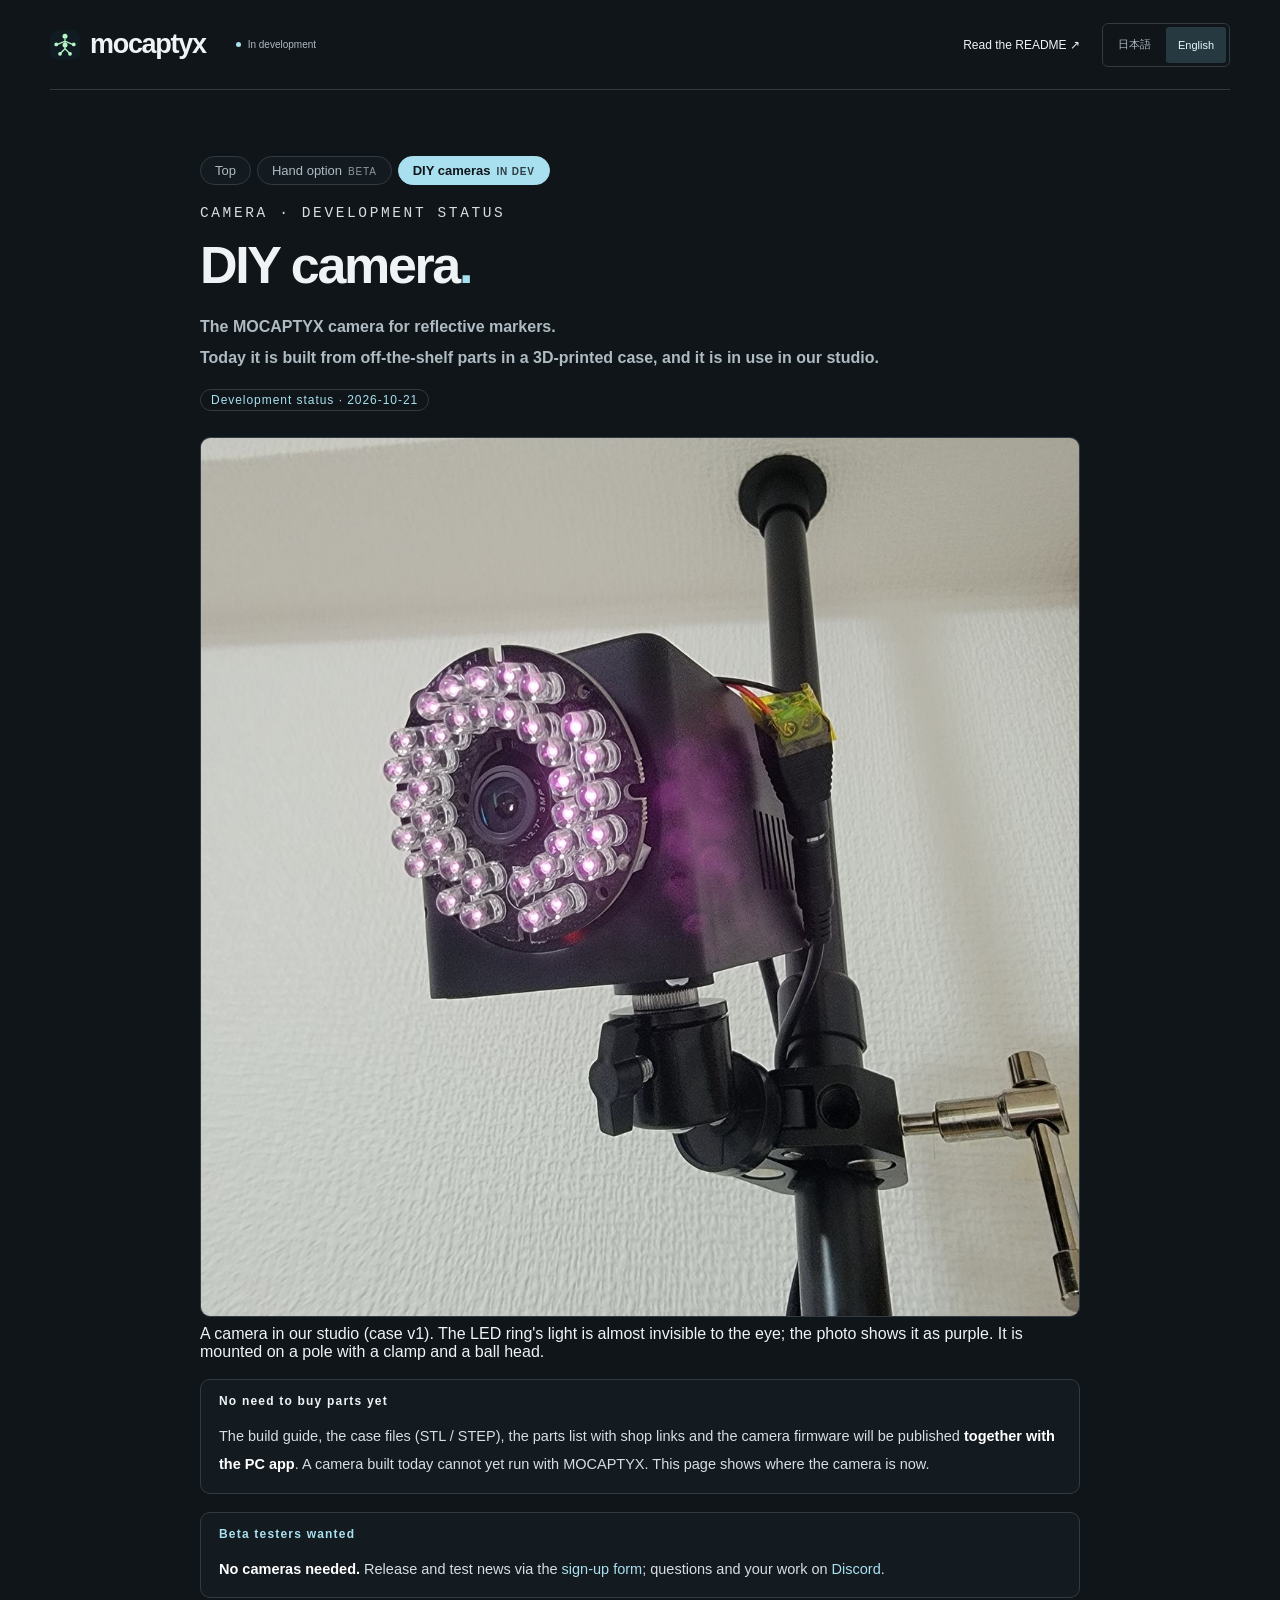
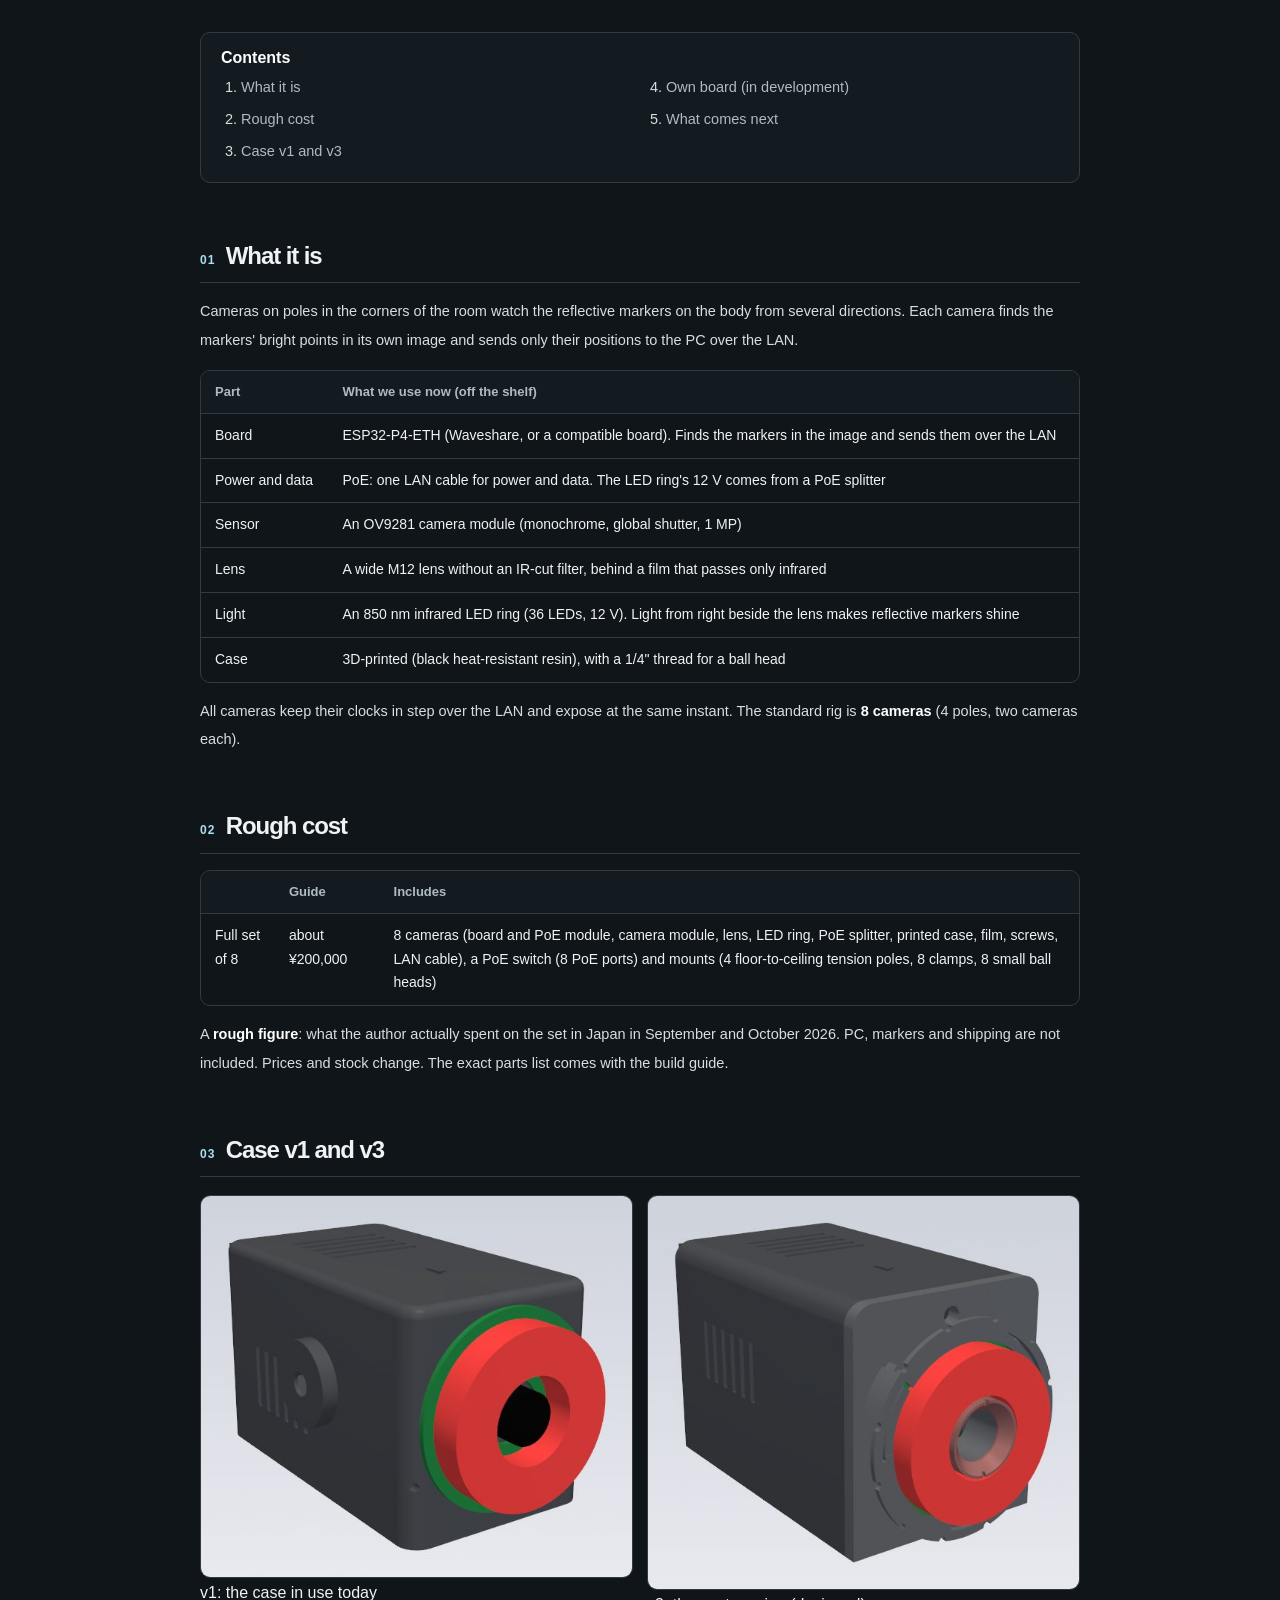
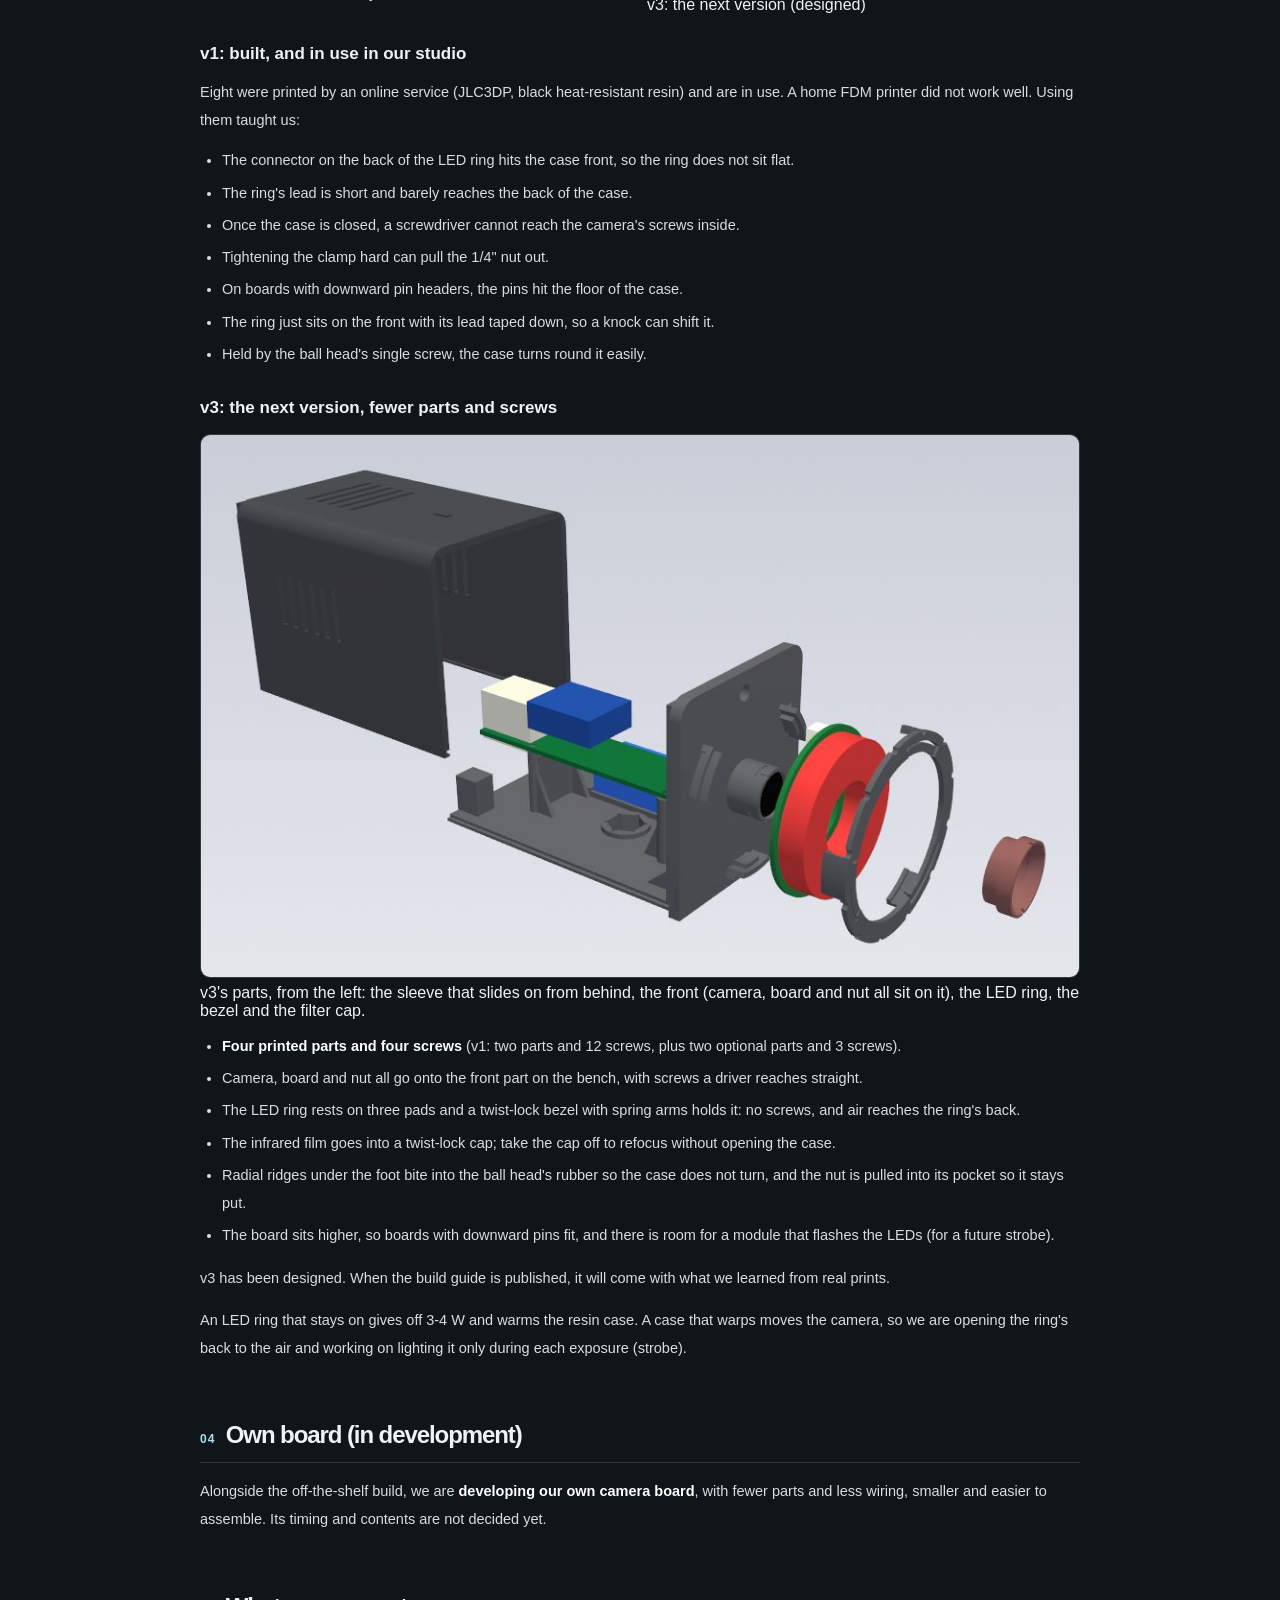
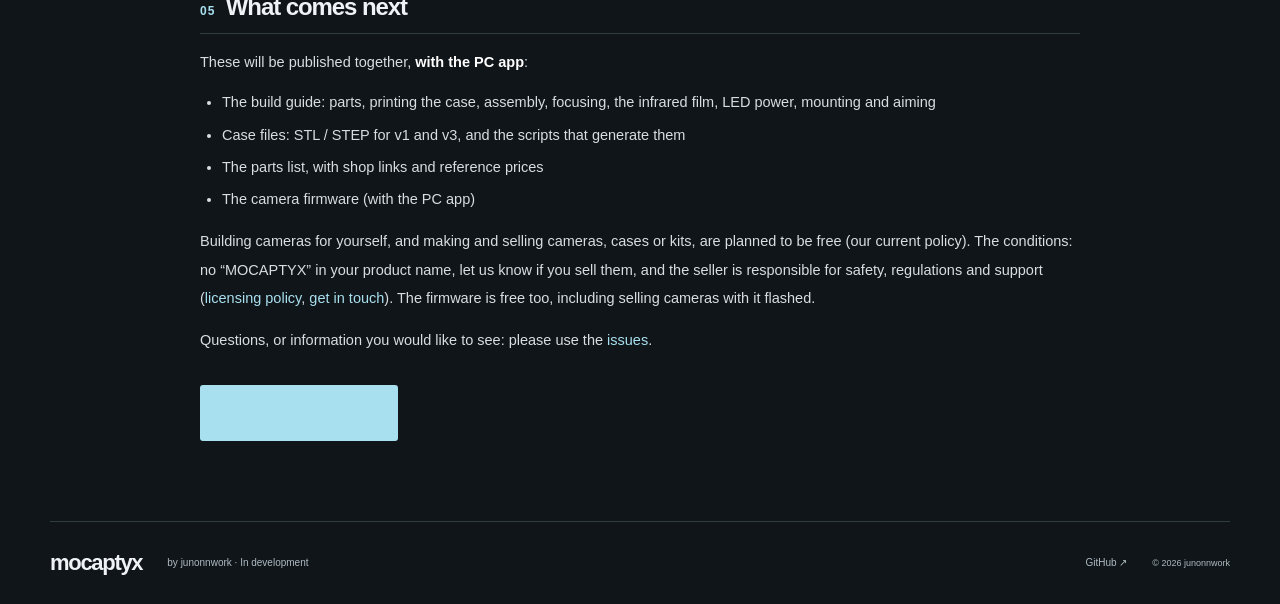
==== commit a317a30e: "カメラのファームウェアも無償で頒布可（書き込んでの販売を含む） Co-Authored-By: Claude Opus 5.5 <noreply@anthropic.com>" ====
--- a/docs/camera-en.html
+++ b/docs/camera-en.html
@@ -97,7 +97,7 @@
 <li>The parts list, with shop links and reference prices</li>
 <li>The camera firmware (with the PC app)</li>
 </ul>
-<p>Building cameras for yourself, and making and selling cameras, cases or kits, are planned to be free (our current policy). The conditions: no “MOCAPTYX” in your product name, let us know if you sell them, and the seller is responsible for safety, regulations and support (<a href="licensing-en.html">licensing policy</a>, <a href="mailto:junonn.work@gmail.com">get in touch</a>).</p>
+<p>Building cameras for yourself, and making and selling cameras, cases or kits, are planned to be free (our current policy). The conditions: no “MOCAPTYX” in your product name, let us know if you sell them, and the seller is responsible for safety, regulations and support (<a href="licensing-en.html">licensing policy</a>, <a href="mailto:junonn.work@gmail.com">get in touch</a>). The firmware is free too, including selling cameras with it flashed.</p>
 <p class="fine">Questions, or information you would like to see: please use the <a href="https://github.com/junonnwork/mocaptyx/issues">issues</a>.</p>
 </section>
 
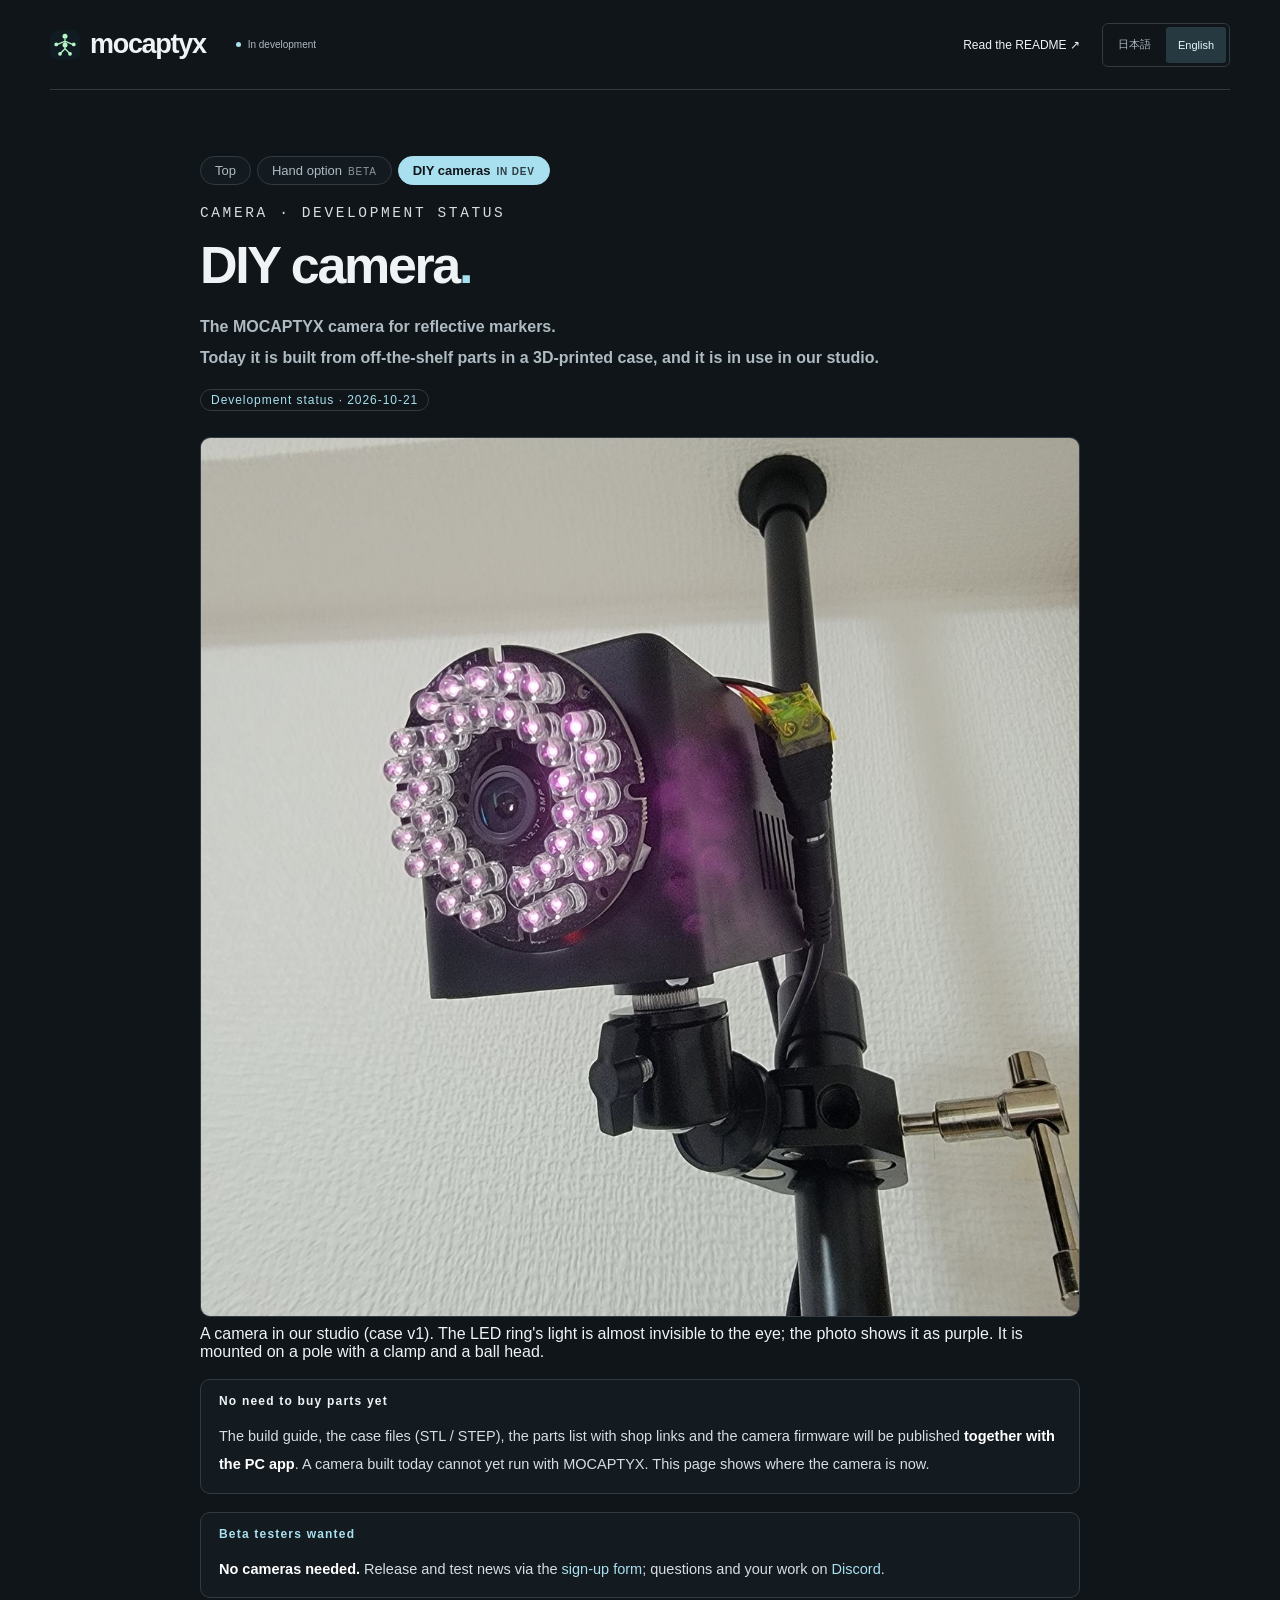
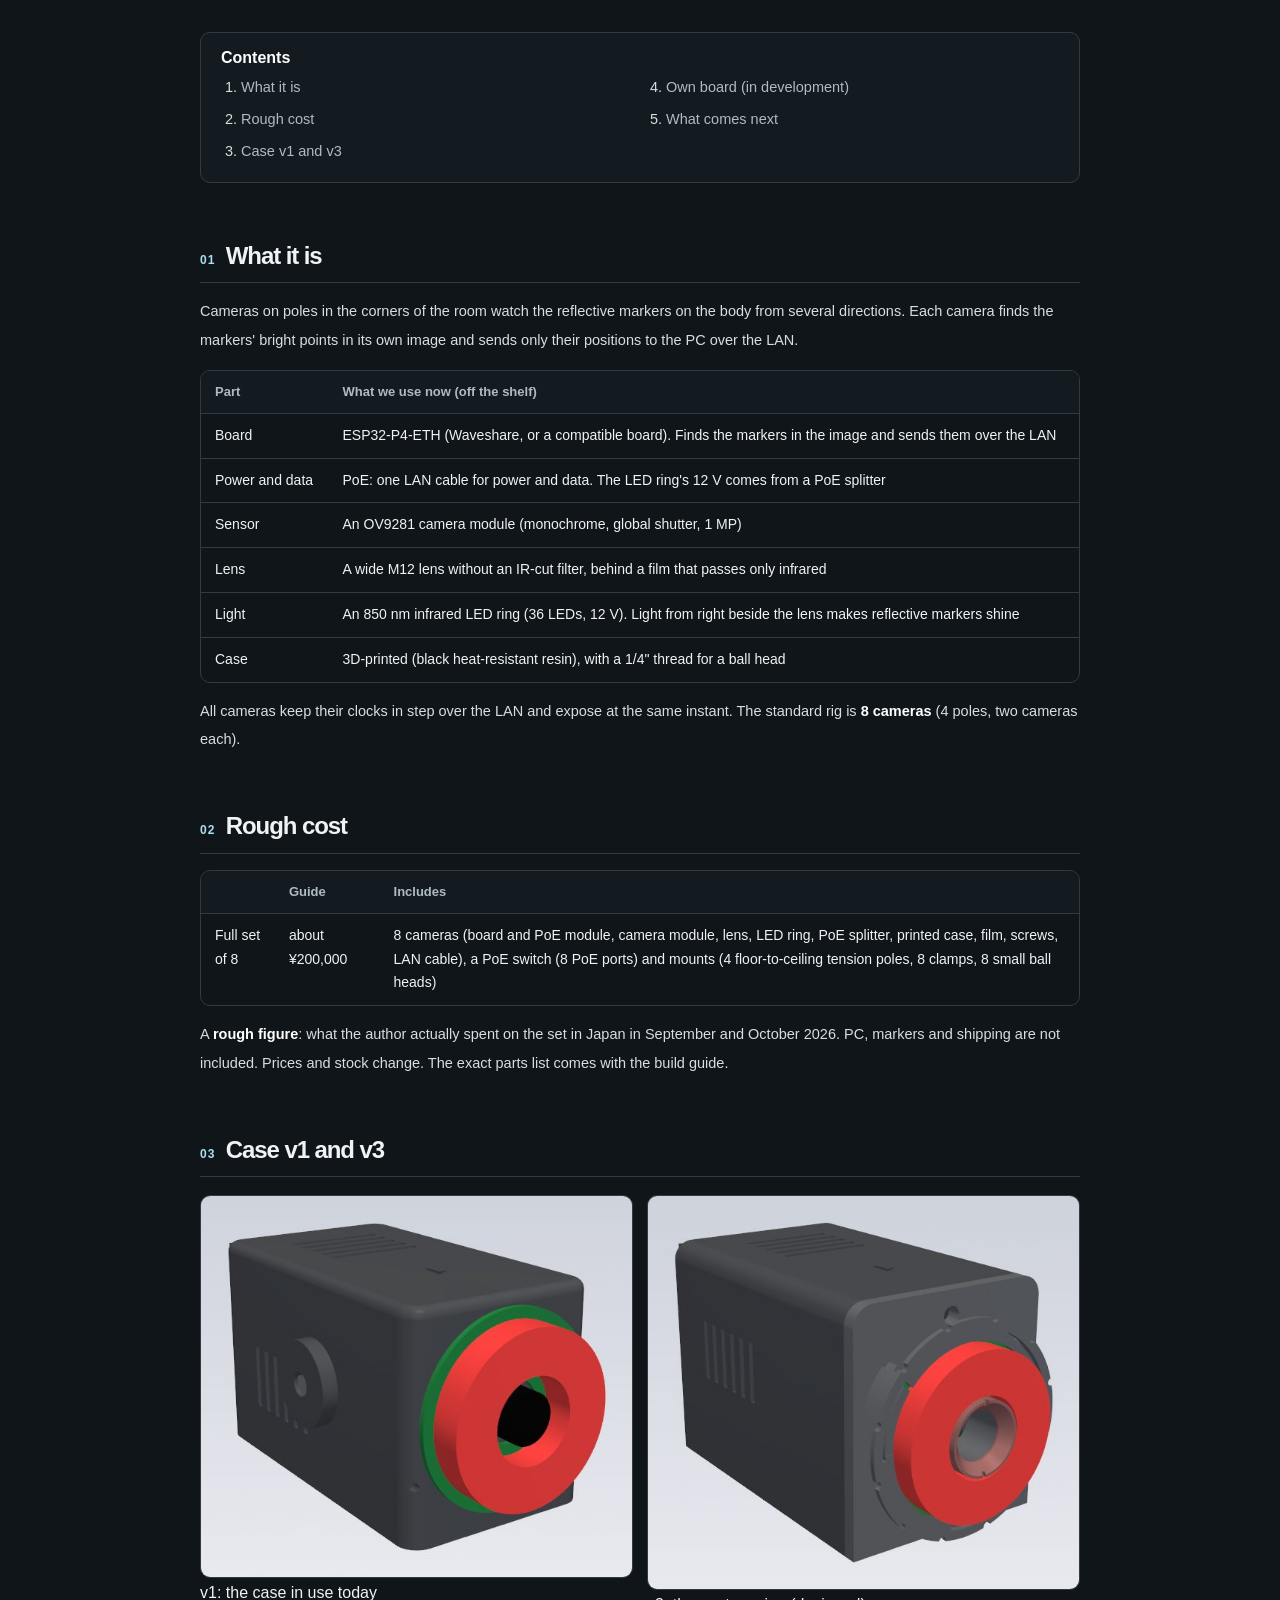
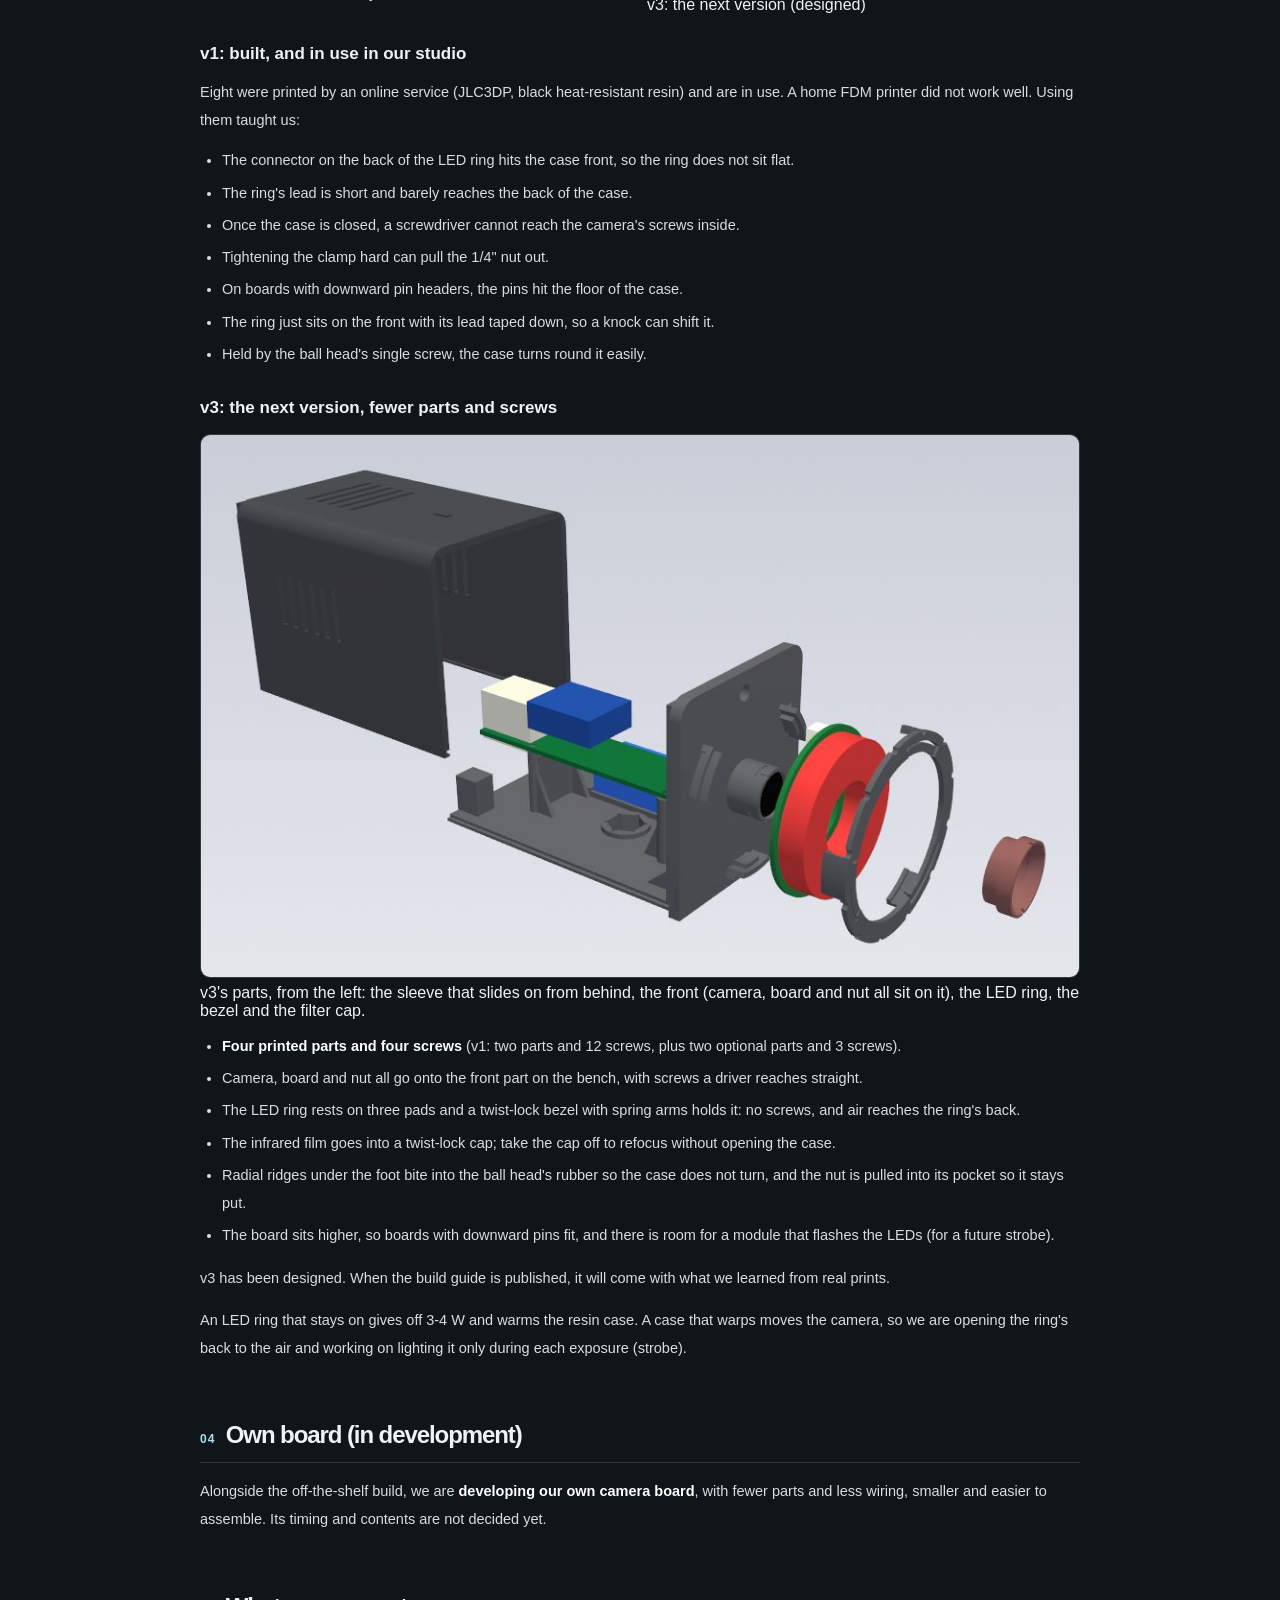
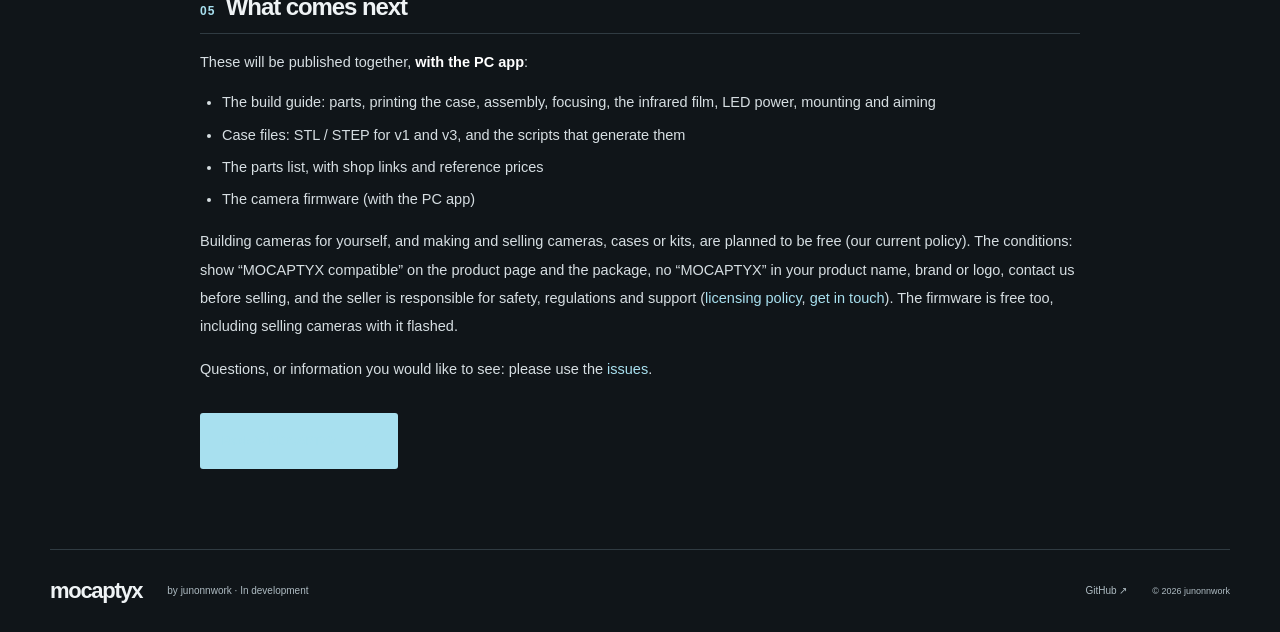
==== commit 7eb4ef9b: "ハードの頒布条件を手指と統一（MOCAPTYX対応の表示必須・販売前の連絡必須） Co-Authored-By: Claude Opus 5.5 <noreply@anthropic.com>" ====
--- a/docs/camera-en.html
+++ b/docs/camera-en.html
@@ -97,7 +97,7 @@
 <li>The parts list, with shop links and reference prices</li>
 <li>The camera firmware (with the PC app)</li>
 </ul>
-<p>Building cameras for yourself, and making and selling cameras, cases or kits, are planned to be free (our current policy). The conditions: no “MOCAPTYX” in your product name, let us know if you sell them, and the seller is responsible for safety, regulations and support (<a href="licensing-en.html">licensing policy</a>, <a href="mailto:junonn.work@gmail.com">get in touch</a>). The firmware is free too, including selling cameras with it flashed.</p>
+<p>Building cameras for yourself, and making and selling cameras, cases or kits, are planned to be free (our current policy). The conditions: show “MOCAPTYX compatible” on the product page and the package, no “MOCAPTYX” in your product name, brand or logo, contact us before selling, and the seller is responsible for safety, regulations and support (<a href="licensing-en.html">licensing policy</a>, <a href="mailto:junonn.work@gmail.com">get in touch</a>). The firmware is free too, including selling cameras with it flashed.</p>
 <p class="fine">Questions, or information you would like to see: please use the <a href="https://github.com/junonnwork/mocaptyx/issues">issues</a>.</p>
 </section>
 
